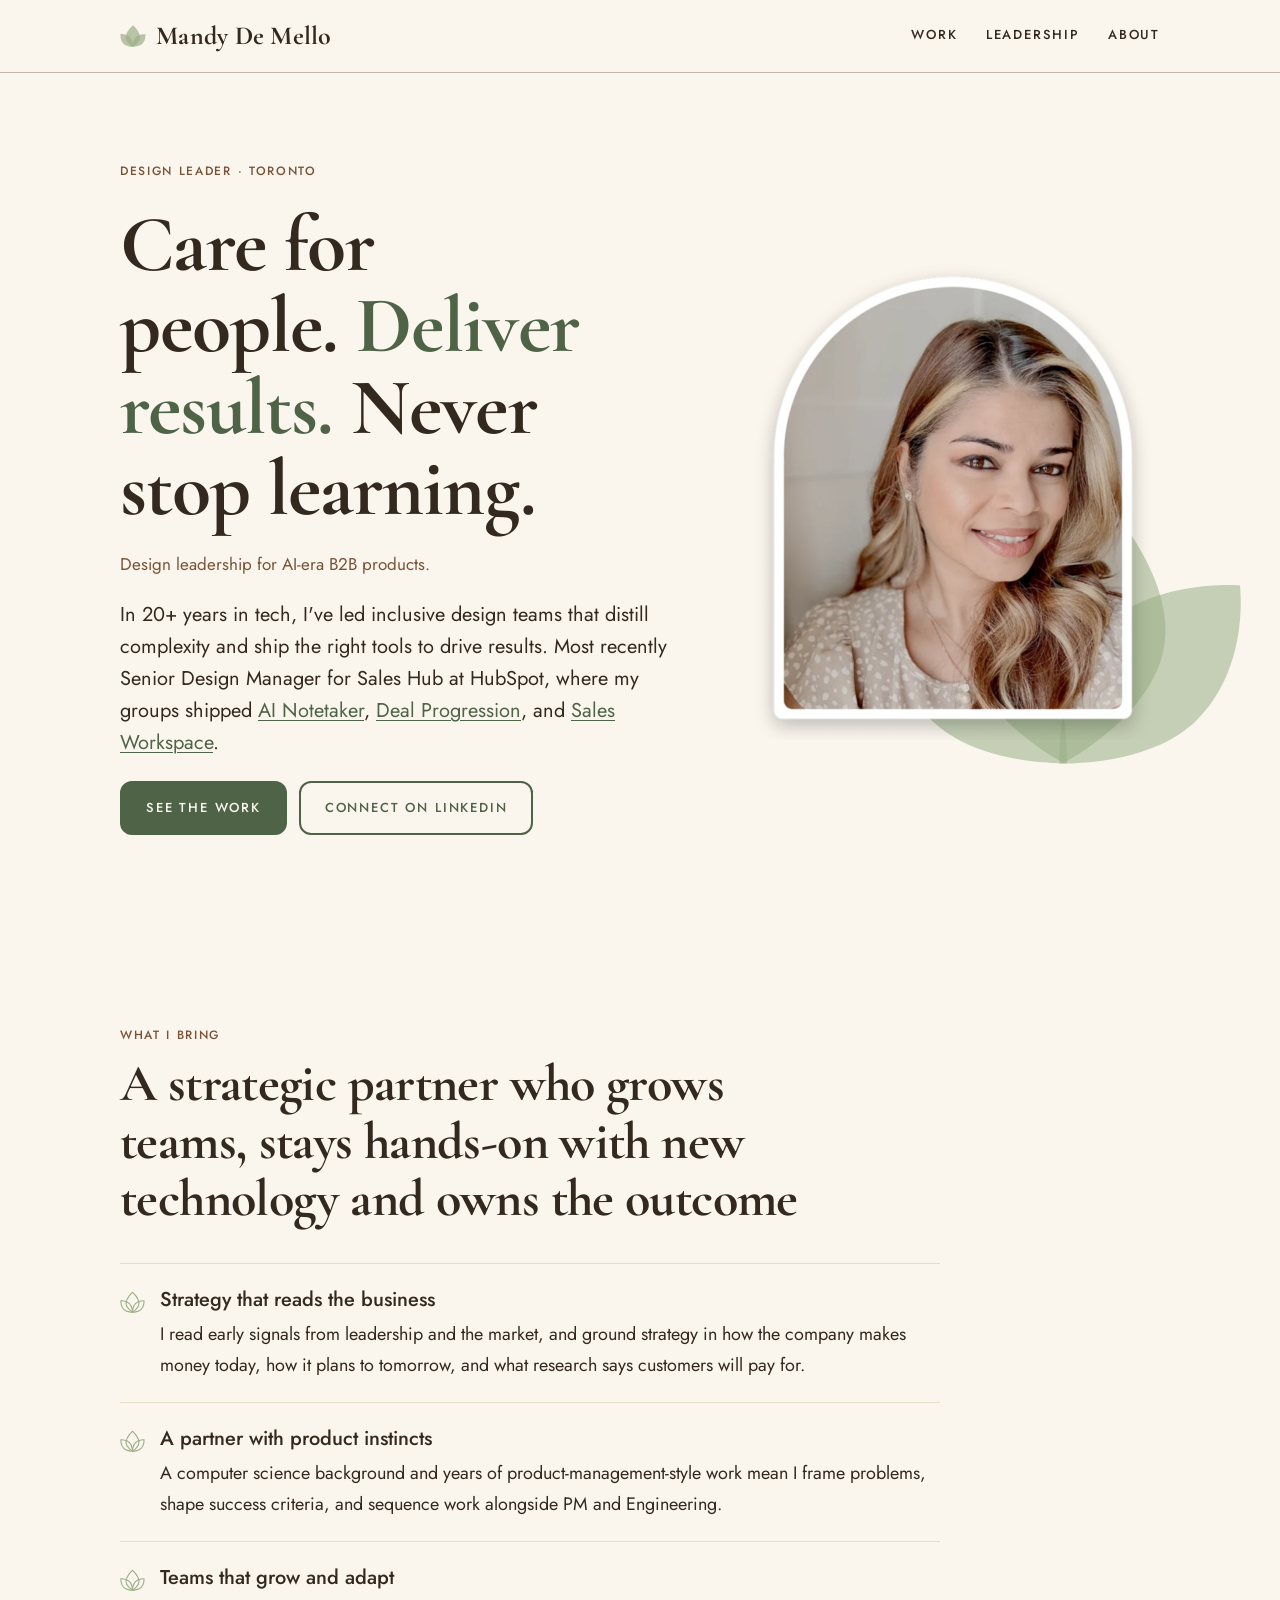
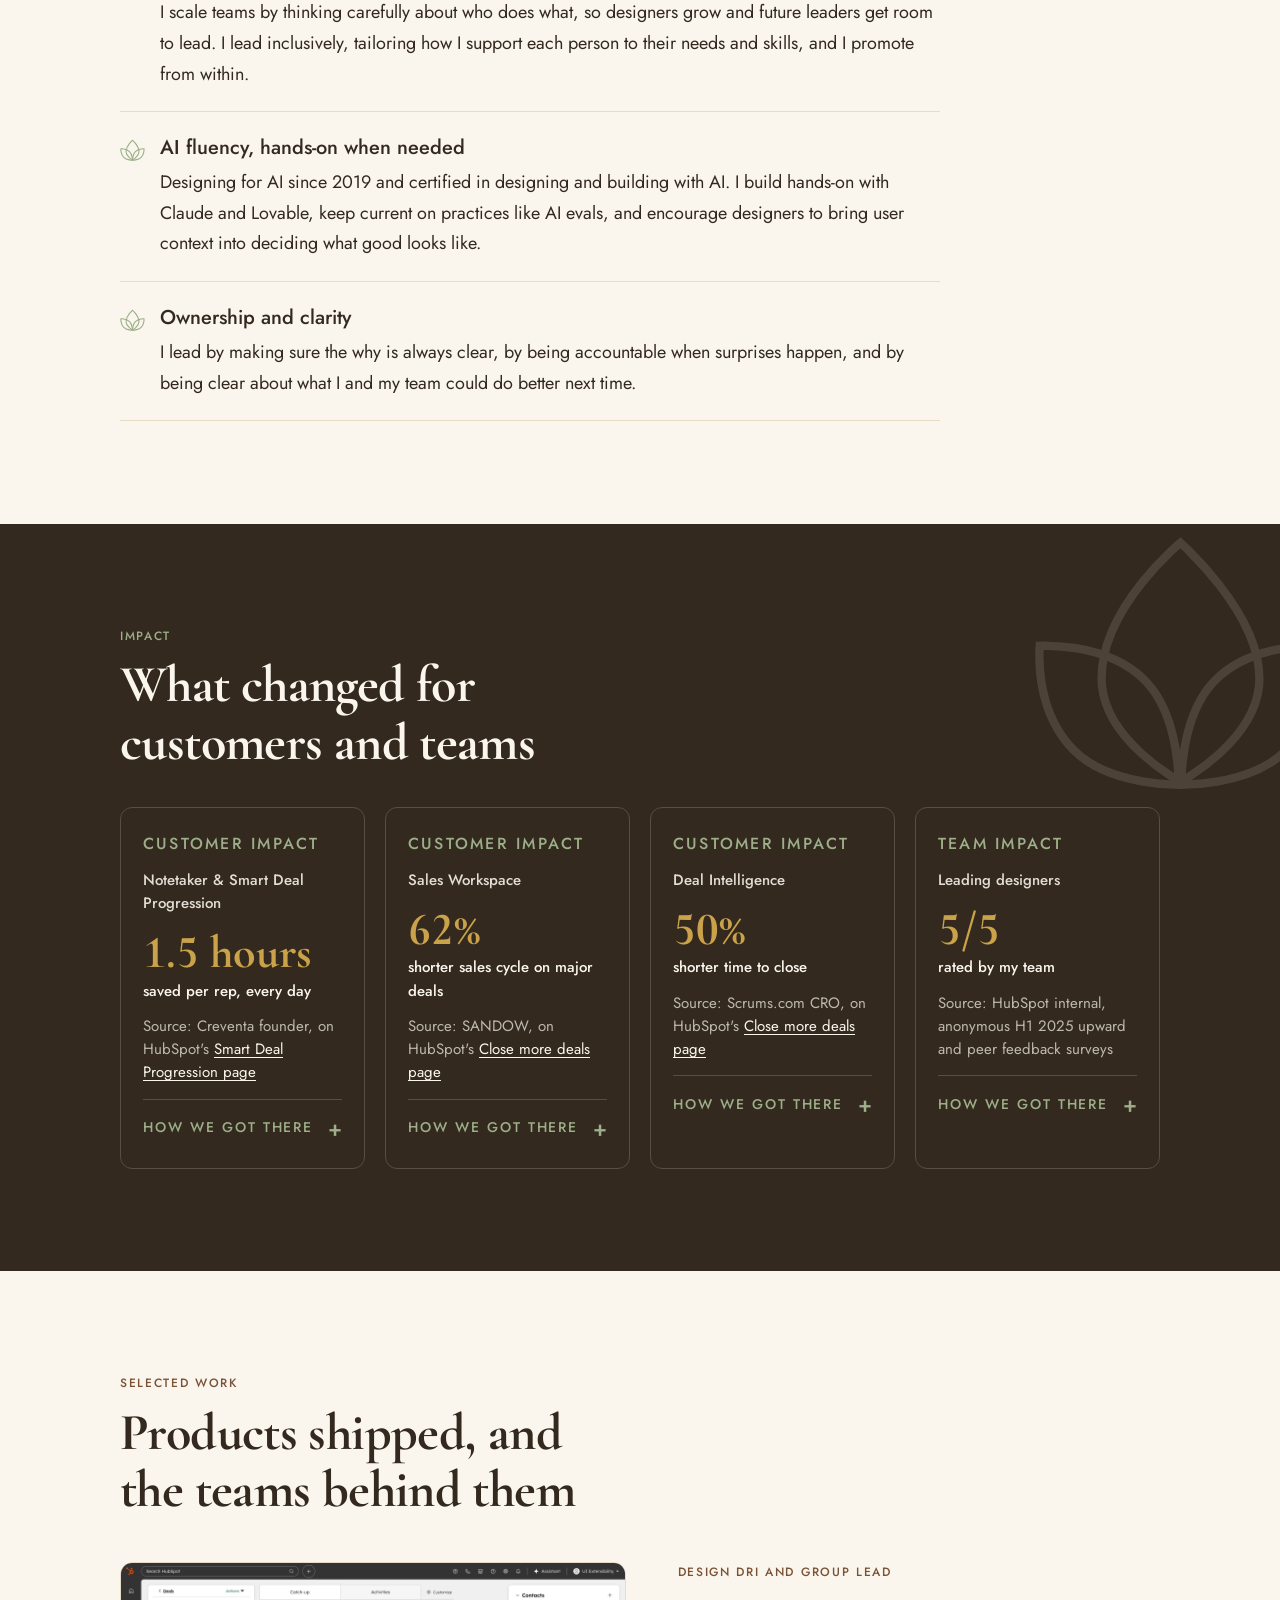
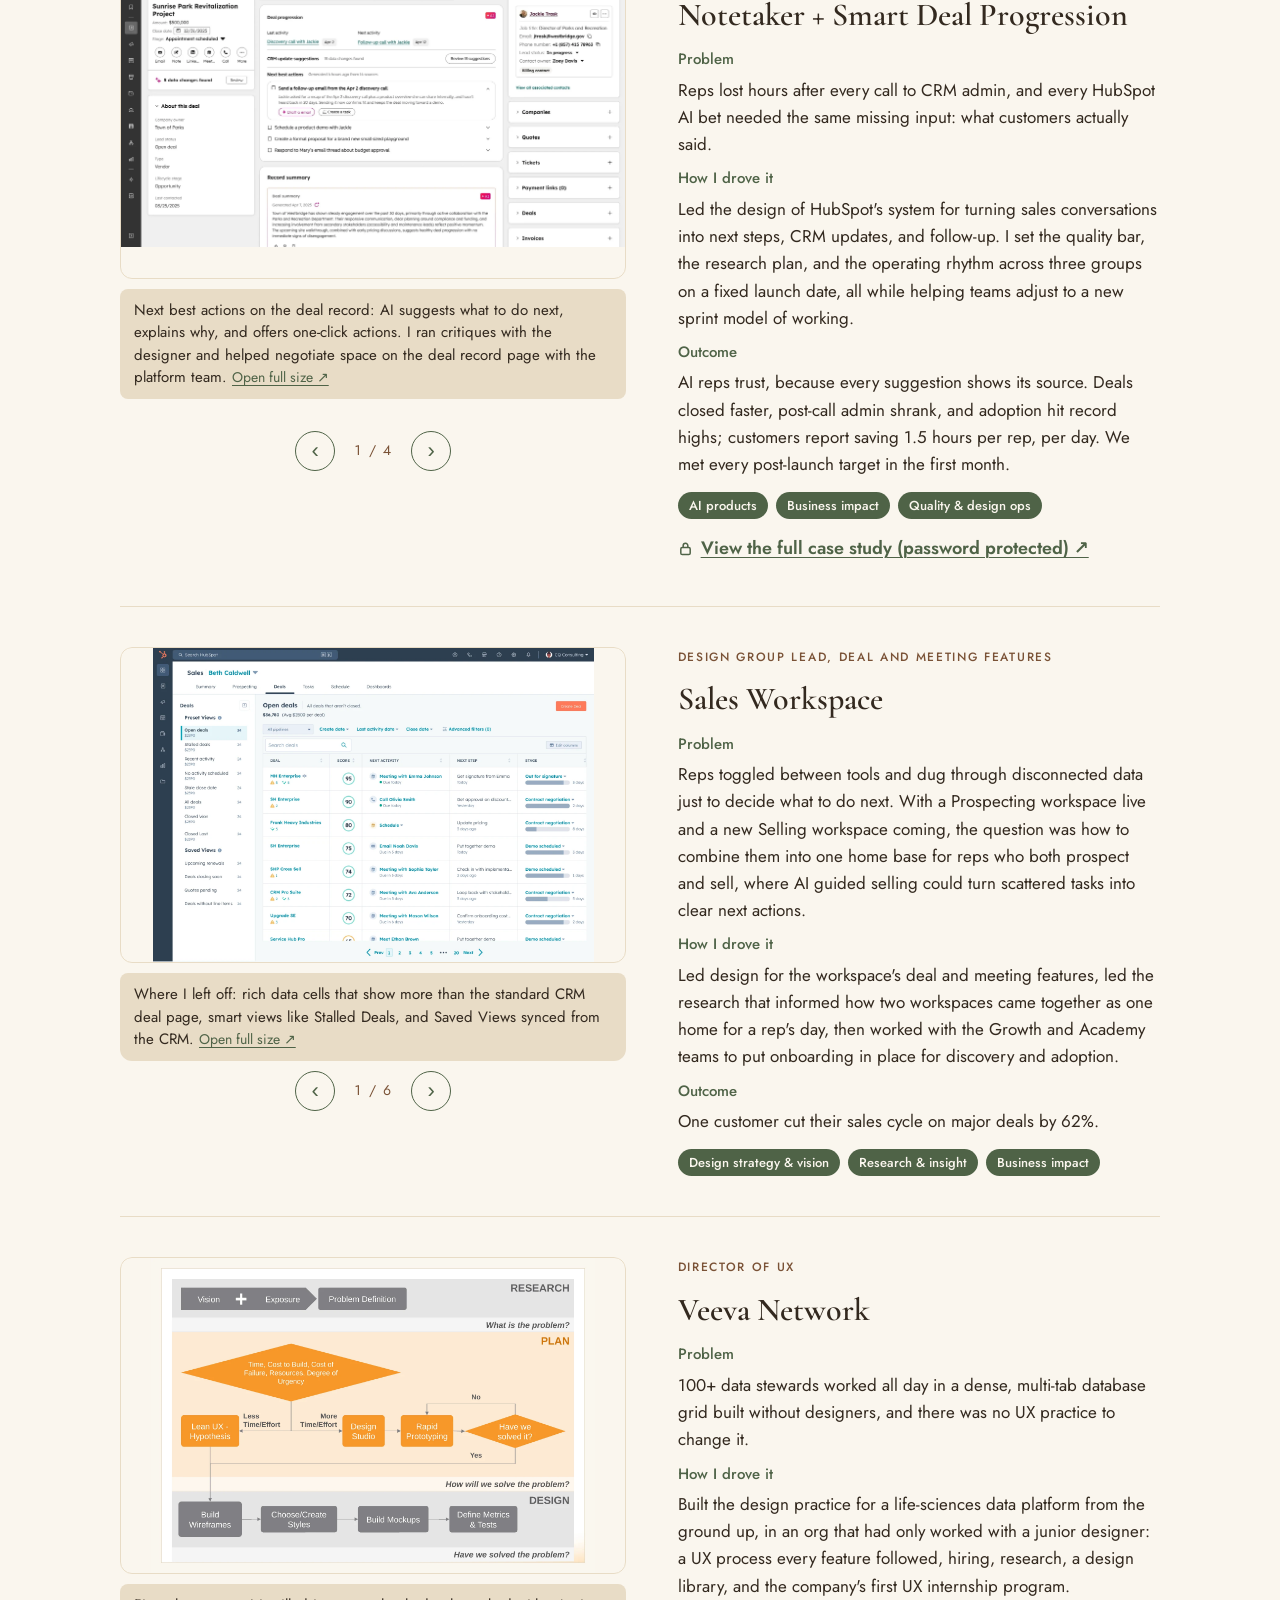
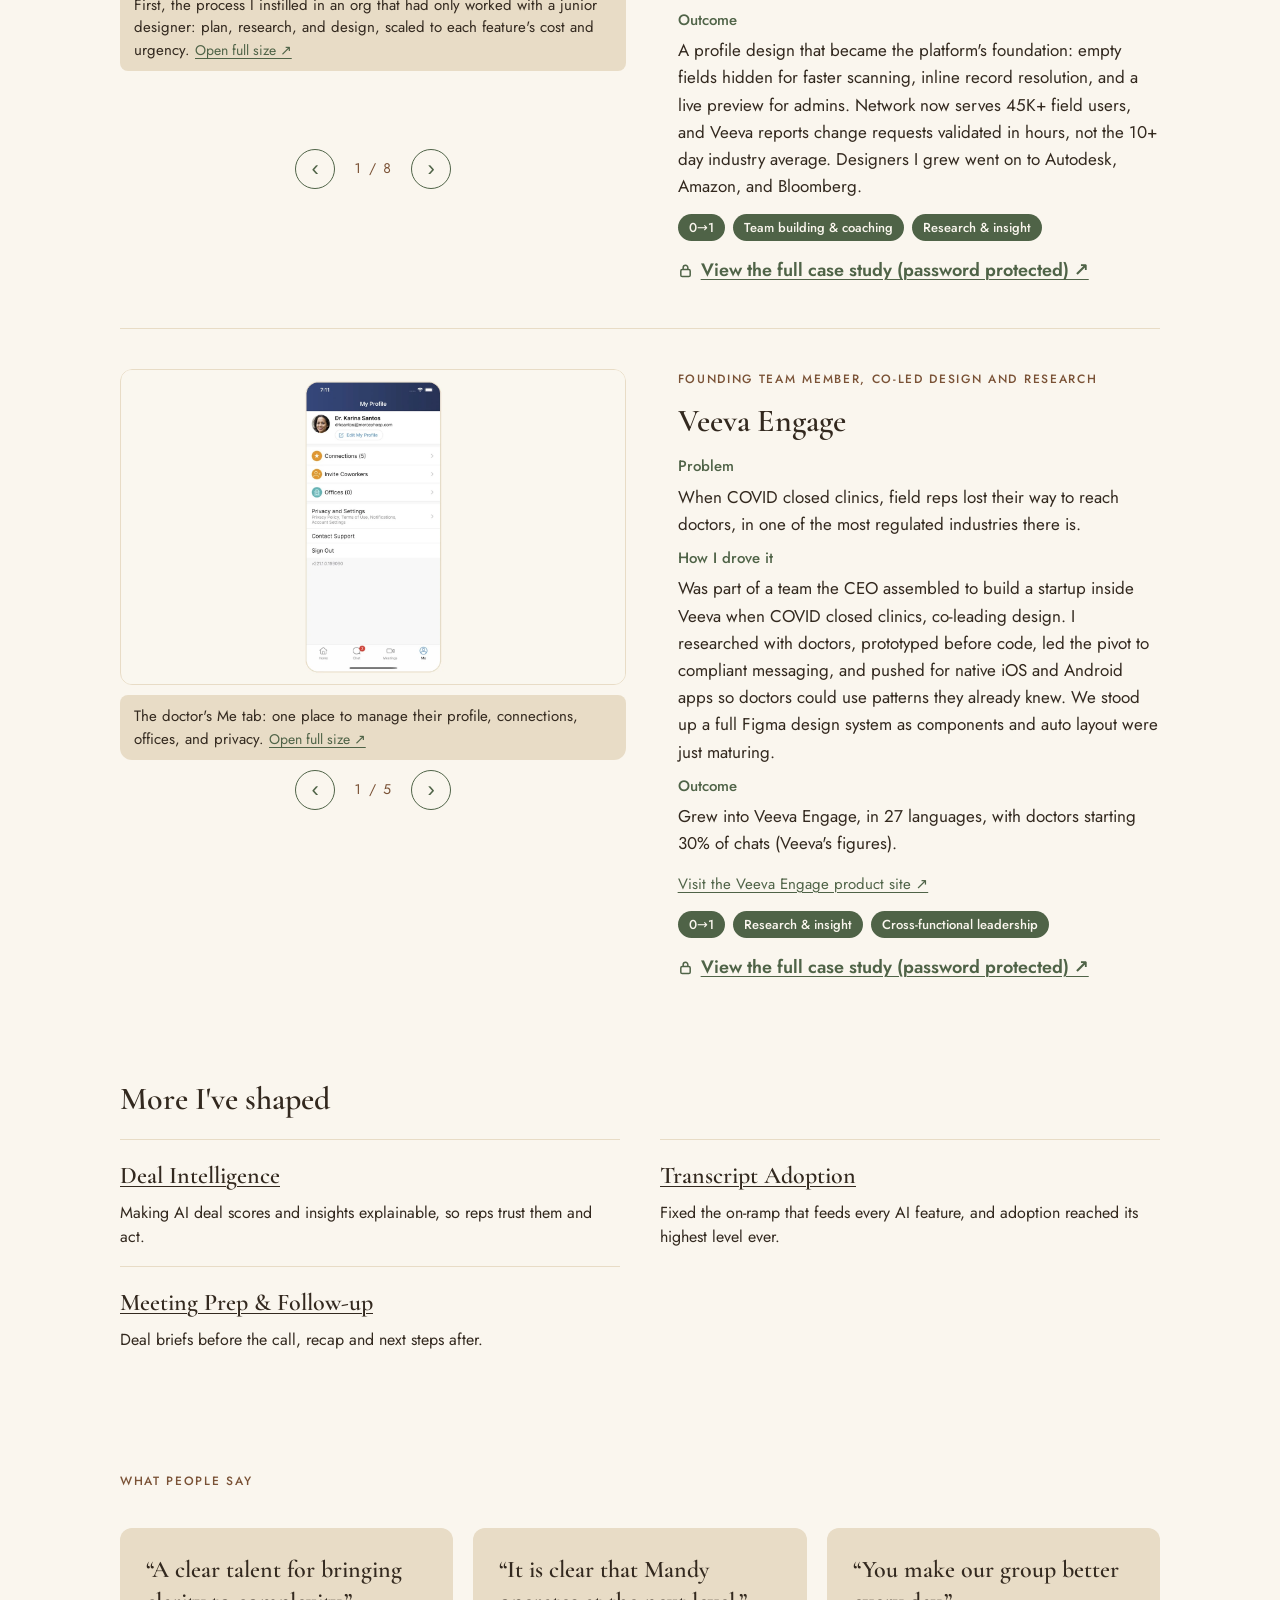
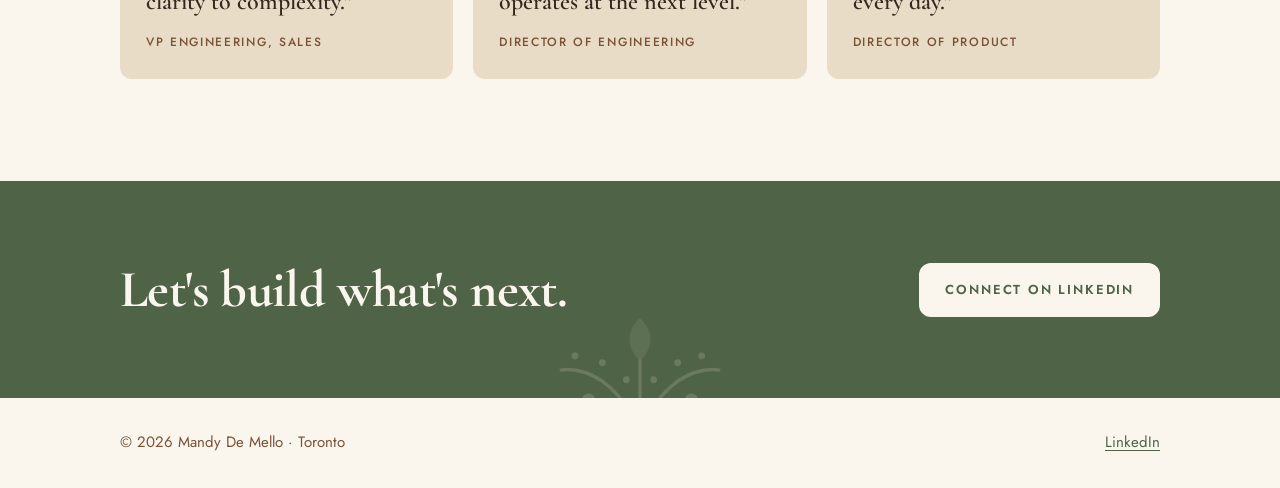
==== mandydemelloportfolio/index.html @ 6fbf7c70 "First upload of portfolio initial upload of personal portfolio" ====
<!doctype html>
<html lang="en">
<head>
<meta charset="utf-8">
<meta name="viewport" content="width=device-width, initial-scale=1, viewport-fit=cover">
<title>Mandy De Mello</title>
<meta name="description" content="Design leader in Toronto. Care for people. Deliver results. Never stop learning.">
<link rel="preconnect" href="https://fonts.googleapis.com">
<link rel="preconnect" href="https://fonts.gstatic.com" crossorigin>
<link rel="stylesheet" href="https://fonts.googleapis.com/css2?family=Cormorant+Garamond:ital,wght@0,600;0,700;1,700&family=Jost:wght@400;500&display=swap">
<link rel="stylesheet" href="assets/css/site.css">
<link rel="icon" href="assets/img/motifs/logo-lotus.svg" type="image/svg+xml">
</head>
<body>
<header class="site-header">
  <div class="wrap">
    <a class="brand" href="index.html">Mandy De Mello</a>
    <nav class="nav" aria-label="Main">
      <a href="work.html">Work</a>
      <a href="leadership.html">Leadership</a>
      <a href="about.html">About</a>
    </nav>
  </div>
</header>

<main>
<section class="hero">
  <div class="wrap">
    <div class="hero-copy">
      <p class="eyebrow">Design leader · Toronto</p>
      <h1 class="display">Care for people. <em>Deliver results.</em> Never stop learning.</h1>
      <p class="offer">Design leadership for AI-era B2B products.</p>
      <p class="lede">In 20+ years in tech, I've led inclusive design teams that distill complexity and ship the right tools to drive results. Most recently Senior Design Manager for Sales Hub at HubSpot, where my groups shipped <a href="https://www.hubspot.com/products/sales/ai-notetaker" target="_blank" rel="noopener">AI Notetaker</a>, <a href="https://www.hubspot.com/products/sales/deal-progression" target="_blank" rel="noopener">Deal Progression</a>, and <a href="https://www.hubspot.com/company-news/spring-2025-spotlight-workspaces" target="_blank" rel="noopener">Sales Workspace</a>.</p>
      <div class="btns">
        <a class="btn btn-primary" href="work.html">See the work</a>
        <a class="btn btn-secondary" href="https://www.linkedin.com/in/amandademello" target="_blank" rel="noopener">Connect on LinkedIn</a>
      </div>
    </div>
    <div class="portrait"><img src="assets/img/mandy-arch.webp" width="600" height="727" alt="Portrait of Mandy De Mello, smiling, framed in an arch"></div>
  </div>
</section>


<section class="section">
  <div class="wrap">
    <div class="section-head"><p class="eyebrow">What I bring</p><h2 class="h1">A strategic partner who grows teams, stays hands-on with new technology and owns the outcome</h2></div>
    <ul role="list" class="bring-list">
      <li><h3 class="h3">Strategy that reads the business</h3><p>I read early signals from leadership and the market, and ground strategy in how the company makes money today, how it plans to tomorrow, and what research says customers will pay for.</p></li>
      <li><h3 class="h3">A partner with product instincts</h3><p>A computer science background and years of product-management-style work mean I frame problems, shape success criteria, and sequence work alongside PM and Engineering.</p></li>
      <li><h3 class="h3">Teams that grow and adapt</h3><p>I scale teams by thinking carefully about who does what, so designers grow and future leaders get room to lead. I lead inclusively, tailoring how I support each person to their needs and skills, and I promote from within.</p></li>
      <li><h3 class="h3">AI fluency, hands-on when needed</h3><p>Designing for AI since 2019 and certified in designing and building with AI. I build hands-on with Claude and Lovable, keep current on practices like AI evals, and encourage designers to bring user context into deciding what good looks like.</p></li>
      <li><h3 class="h3">Ownership and clarity</h3><p>I lead by making sure the why is always clear, by being accountable when surprises happen, and by being clear about what I and my team could do better next time.</p></li>
    </ul>
  </div>
</section>

<section class="band" aria-labelledby="impact-title">
  <div class="wrap">
    <div class="section-head"><p class="eyebrow">Impact</p><h2 class="h1" id="impact-title" style="color:var(--creme)">What changed for customers and teams</h2></div>
    <div class="impact">
<article class="impact-card">
  <p class="eyebrow">Customer impact</p>
  <p class="product">Notetaker &amp; Smart Deal Progression</p>
  <div><p class="num">1.5 hours</p><p class="unit">saved per rep, every day</p></div>
  <p class="source">Source: Creventa founder, on HubSpot's <a href="https://www.hubspot.com/products/sales/smart-deal-progression">Smart Deal Progression page</a></p>
  <details class="more"><summary>How we got there</summary><p>The groups I led designed the experience that turns each meeting into next steps and CRM updates, so reps skip the post-meeting admin.</p></details>
</article>
<article class="impact-card">
  <p class="eyebrow">Customer impact</p>
  <p class="product">Sales Workspace</p>
  <div><p class="num">62%</p><p class="unit">shorter sales cycle on major deals</p></div>
  <p class="source">Source: SANDOW, on HubSpot's <a href="https://www.hubspot.com/use-case/close-more-deals">Close more deals page</a></p>
  <details class="more"><summary>How we got there</summary><p>One home for a rep&#x27;s day, with deal context and full customer history in one place. One customer closed a $375K deal in 3 months instead of the usual 8.</p></details>
</article>
<article class="impact-card">
  <p class="eyebrow">Customer impact</p>
  <p class="product">Deal Intelligence</p>
  <div><p class="num">50%</p><p class="unit">shorter time to close</p></div>
  <p class="source">Source: Scrums.com CRO, on HubSpot's <a href="https://www.hubspot.com/use-case/close-more-deals">Close more deals page</a></p>
  <details class="more"><summary>How we got there</summary><p>Explainable AI deal scores let reps filter their deal board to the highest-priority deals first.</p></details>
</article>
<article class="impact-card">
  <p class="eyebrow">Team impact</p>
  <p class="product">Leading designers</p>
  <div><p class="num">5/5</p><p class="unit">rated by my team</p></div>
  <p class="source">Source: HubSpot internal, anonymous H1 2025 upward and peer feedback surveys</p>
  <details class="more"><summary>How we got there</summary><p>In H1 2025 upward feedback, my team rated me 5 out of 5 on driving high-quality UX and a high-quality product experience. Across Sales Hub, the designers I led had the highest average peer-feedback score of any leader&#x27;s reports, including engineering and product.</p></details>
</article>
    </div>
  </div>
</section>

<section class="section">
  <div class="wrap">
    <div class="section-head"><p class="eyebrow">Selected work</p><h2 class="h1">Products shipped, and the teams behind them</h2></div>
    <div class="tiles">
<article class="tile" id="notetaker-deal-progression" data-tags="AI products|Business impact|Quality &amp; design ops|Cross-functional leadership">
  <div class="tile-media"><div class="carousel" role="region" aria-roledescription="carousel" aria-label="Notetaker + Smart Deal Progression screens">
  <ul role="list" class="track" tabindex="0"><li class="slide" aria-roledescription="slide" aria-label="1 of 4"><figure><img class="shot " src="assets/img/nt-nba.webp" width="2060" height="1158" alt="Deal record with Deal progression card and next best actions" loading="lazy"><figcaption>Next best actions on the deal record: AI suggests what to do next, explains why, and offers one-click actions. I ran critiques with the designer and helped negotiate space on the deal record page with the platform team.</figcaption></figure></li><li class="slide" aria-roledescription="slide" aria-label="2 of 4"><figure><img class="shot " src="assets/img/notetaker-deal-progression-decision-1.webp" width="1443" height="1564" alt="Meeting follow-up page with next actions and CRM update suggestions" loading="lazy"><figcaption>The meeting follow-up page: after a call or meeting, reps get the next actions captured from the transcript, each attributed to its owner (the rep or another attendee), turn them into tasks in one click, and approve suggested CRM updates in one click.</figcaption></figure></li><li class="slide" aria-roledescription="slide" aria-label="3 of 4"><figure><img class="shot " src="assets/img/nt-deal-plan.webp" width="2060" height="1158" alt="Deal record with a Deal plan of shared milestones, due dates, and owners" loading="lazy"><figcaption>Deal Plans keep reps and buyers aligned on milestones shared through a customer portal, and milestones can be updated after each conversation. I shaped it through critique and by influencing the team building the customer portal, and made sure update patterns matched meeting follow-up and the Gmail extension. <a href="https://www.hubspot.com/products/sales/deal-plans" target="_blank" rel="noopener">Learn more ↗</a></figcaption></figure></li><li class="slide" aria-roledescription="slide" aria-label="4 of 4"><figure><img class="shot " src="assets/img/nt-gmail-deal.webp" width="248" height="400" alt="HubSpot Sales extension in Gmail showing deal context beside a blurred inbox" loading="lazy"><figcaption>Deal context in Gmail, part of Deal Progression: the HubSpot Sales extension brings the deal, its AI summary, and its updates into the inbox, with the same update patterns reps use everywhere else.</figcaption></figure></li></ul>
  <div class="car-nav"><button type="button" class="car-prev" aria-label="Previous screen">‹</button><span class="car-count" aria-live="polite">1 / 4</span><button type="button" class="car-next" aria-label="Next screen">›</button></div>
</div></div>
  <div class="tile-body">
    <p class="role">Design DRI and group lead</p>
    <h3 class="tile-title">Notetaker + Smart Deal Progression</h3>
    <dl class="pho">
      <div><dt>Problem</dt><dd>Reps lost hours after every call to CRM admin, and every HubSpot AI bet needed the same missing input: what customers actually said.</dd></div>
      <div><dt>How I drove it</dt><dd>Led the design of HubSpot&#x27;s system for turning sales conversations into next steps, CRM updates, and follow-up. I set the quality bar, the research plan, and the operating rhythm across three groups on a fixed launch date, all while helping teams adjust to a new sprint model of working.</dd></div>
      <div><dt>Outcome</dt><dd>AI reps trust, because every suggestion shows its source. Deals closed faster, post-call admin shrank, and adoption hit record highs; customers report saving 1.5 hours per rep, per day. We met every post-launch target in the first month.</dd></div>
    </dl>
    
    <ul role="list" class="tags" aria-label="Tags"><li class="tag">AI products</li><li class="tag">Business impact</li><li class="tag">Quality &amp; design ops</li></ul>
    <p><a class="lock-link" href="https://www.figma.com/proto/1HovT7goziRc1Y405PjQwh/Portfolio-Case-Studies?node-id=1-119&p=f&scaling=min-zoom&content-scaling=fixed&page-id=0%3A1&starting-point-node-id=1%3A119&show-proto-sidebar=1" target="_blank" rel="noopener"><svg viewBox="0 0 16 16" aria-hidden="true"><rect x="3" y="7" width="10" height="7.5" rx="1.5" fill="none" stroke="currentColor" stroke-width="1.6"/><path d="M5.5 7V5a2.5 2.5 0 0 1 5 0v2" fill="none" stroke="currentColor" stroke-width="1.6"/></svg>View the full case study (password protected) ↗</a></p>
  </div>
</article>
<article class="tile" id="sales-workspace" data-tags="Design strategy &amp; vision|Research &amp; insight|Business impact|Cross-functional leadership">
  <div class="tile-media"><div class="carousel" role="region" aria-roledescription="carousel" aria-label="Sales Workspace screens">
  <ul role="list" class="track" tabindex="0"><li class="slide" aria-roledescription="slide" aria-label="1 of 6"><figure><img class="shot " src="assets/img/sw-slide-1.webp" width="1440" height="1026" alt="Sales Workspace Deals tab" loading="lazy"><figcaption>Where I left off: rich data cells that show more than the standard CRM deal page, smart views like Stalled Deals, and Saved Views synced from the CRM.</figcaption></figure></li><li class="slide" aria-roledescription="slide" aria-label="2 of 6"><figure><img class="shot " src="assets/img/sw-slide-3.webp" width="1446" height="1026" alt="Expanded deal sidebar with Guided Actions, Deal Insights, and Deal Score" loading="lazy"><figcaption>The expanded deal sidebar, with more context than the CRM record shows: Guided Actions for what to do next, Deal Insights like risks and buyer goals, and an explainable Deal Score.</figcaption></figure></li><li class="slide" aria-roledescription="slide" aria-label="3 of 6"><figure><img class="shot " src="assets/img/sw-slide-4.webp" width="1280" height="813" alt="The original Prospecting workspace" loading="lazy"><figcaption>Where I started: a separate Prospecting workspace already existed.</figcaption></figure></li><li class="slide" aria-roledescription="slide" aria-label="4 of 6"><figure><img class="shot " src="assets/img/sw-slide-5.webp" width="1440" height="1024" alt="Concept test: Prospecting workspace" loading="lazy"><figcaption>A concept test I created and ran to explore how best to combine the workspaces, if at all. This screen shows the Prospecting side.</figcaption></figure></li><li class="slide" aria-roledescription="slide" aria-label="5 of 6"><figure><img class="shot " src="assets/img/sw-slide-6.webp" width="1440" height="1024" alt="Concept test: Selling workspace summary" loading="lazy"><figcaption>Another screen from the concept test: a matching Selling workspace summary.</figcaption></figure></li><li class="slide" aria-roledescription="slide" aria-label="6 of 6"><figure><img class="shot " src="assets/img/sw-slide-7.webp" width="1440" height="1024" alt="Concept test: Selling workspace deals" loading="lazy"><figcaption>The concept test&#x27;s Selling workspace Deals view.</figcaption></figure></li></ul>
  <div class="car-nav"><button type="button" class="car-prev" aria-label="Previous screen">‹</button><span class="car-count" aria-live="polite">1 / 6</span><button type="button" class="car-next" aria-label="Next screen">›</button></div>
</div></div>
  <div class="tile-body">
    <p class="role">Design group lead, deal and meeting features</p>
    <h3 class="tile-title">Sales Workspace</h3>
    <dl class="pho">
      <div><dt>Problem</dt><dd>Reps toggled between tools and dug through disconnected data just to decide what to do next. With a Prospecting workspace live and a new Selling workspace coming, the question was how to combine them into one home base for reps who both prospect and sell, where AI guided selling could turn scattered tasks into clear next actions.</dd></div>
      <div><dt>How I drove it</dt><dd>Led design for the workspace&#x27;s deal and meeting features, led the research that informed how two workspaces came together as one home for a rep&#x27;s day, then worked with the Growth and Academy teams to put onboarding in place for discovery and adoption.</dd></div>
      <div><dt>Outcome</dt><dd>One customer cut their sales cycle on major deals by 62%.</dd></div>
    </dl>
    
    <ul role="list" class="tags" aria-label="Tags"><li class="tag">Design strategy &amp; vision</li><li class="tag">Research &amp; insight</li><li class="tag">Business impact</li></ul>
    
  </div>
</article>
<article class="tile" id="veeva-network" data-tags="0→1|Team building &amp; coaching|Research &amp; insight|Quality &amp; design ops">
  <div class="tile-media"><div class="carousel" role="region" aria-roledescription="carousel" aria-label="Veeva Network screens">
  <ul role="list" class="track" tabindex="0"><li class="slide" aria-roledescription="slide" aria-label="1 of 8"><figure><img class="shot " src="assets/img/vn-slide-4.webp" width="1680" height="1190" alt="Slide: the UX process diagram" loading="lazy"><figcaption>First, the process I instilled in an org that had only worked with a junior designer: plan, research, and design, scaled to each feature&#x27;s cost and urgency.</figcaption></figure></li><li class="slide" aria-roledescription="slide" aria-label="2 of 8"><figure><img class="shot " src="assets/img/vn-slide-5.webp" width="2600" height="1833" alt="Slides: Kickoff, UX plan, design studio, usability testing" loading="lazy"><figcaption>Then I explained UX to the org through clear steps for every feature, each with an owner, purpose, and format: kickoff, an agreed UX plan, design studios, reviews, and usability testing.</figcaption></figure></li><li class="slide" aria-roledescription="slide" aria-label="3 of 8"><figure><img class="shot " src="assets/img/vn-before.webp" width="1182" height="739" alt="Veeva Network HCP profile before the redesign" loading="lazy"><figcaption>Then, coaching each designer through each feature. HCP profile, before: a junior designer had started this redesign before I joined. I coached the designer to understand the problem first, through a heuristic evaluation and research with data stewards, which found too much scrolling, hard-to-find data, and constant jumping between pages. (Record details blurred.)</figcaption></figure></li><li class="slide" aria-roledescription="slide" aria-label="4 of 8"><figure><img class="shot " src="assets/img/vn-early.webp" width="2128" height="1330" alt="Early attempt at the new HCP profile" loading="lazy"><figcaption>An early attempt, prototyped in Axure, aligned fields and labels for key information. Testing showed it still wasn&#x27;t scannable enough, so I coached the designer to keep testing and refining.</figcaption></figure></li><li class="slide" aria-roledescription="slide" aria-label="5 of 8"><figure><img class="shot " src="assets/img/vn-final.webp" width="1766" height="1104" alt="Final new HCP profile in Veeva Network" loading="lazy"><figcaption>The new profile: clearer navigation, aligned fields and labels, larger type, key information up top, and helper panels on the right. Stewards worked faster, with less training and fewer errors, and the designer grew from junior to intermediate along the way.</figcaption></figure></li><li class="slide" aria-roledescription="slide" aria-label="6 of 8"><figure><img class="shot " src="assets/img/vn-ss-before.webp" width="2128" height="1330" alt="Source Subscription admin UI before" loading="lazy"><figcaption>Source Subscription, before: an admin UI for loading data so complex that customers paid consultants to run it.</figcaption></figure></li><li class="slide" aria-roledescription="slide" aria-label="7 of 8"><figure><img class="shot " src="assets/img/vn-ss-wizard.webp" width="1469" height="918" alt="Source Subscription Wizard Mode" loading="lazy"><figcaption>Wizard Mode, shaped by interviews on admins&#x27; most common tasks. I worked with a senior designer to translate complex business requirements and gather research for them, and critiqued the visual design along the way. The result: an immediate drop in time from training to first successful use, and now used often.</figcaption></figure></li><li class="slide" aria-roledescription="slide" aria-label="8 of 8"><figure><img class="shot " src="assets/img/vn-query.webp" width="1227" height="767" alt="Query Builder SQL editor in Veeva Network" loading="lazy"><figcaption>Query Builder, designed by an intern I coached: admins query data inside the product instead of exporting it to other tools. The intern was hired full time and the PM promoted.</figcaption></figure></li></ul>
  <div class="car-nav"><button type="button" class="car-prev" aria-label="Previous screen">‹</button><span class="car-count" aria-live="polite">1 / 8</span><button type="button" class="car-next" aria-label="Next screen">›</button></div>
</div></div>
  <div class="tile-body">
    <p class="role">Director of UX</p>
    <h3 class="tile-title">Veeva Network</h3>
    <dl class="pho">
      <div><dt>Problem</dt><dd>100+ data stewards worked all day in a dense, multi-tab database grid built without designers, and there was no UX practice to change it.</dd></div>
      <div><dt>How I drove it</dt><dd>Built the design practice for a life-sciences data platform from the ground up, in an org that had only worked with a junior designer: a UX process every feature followed, hiring, research, a design library, and the company&#x27;s first UX internship program.</dd></div>
      <div><dt>Outcome</dt><dd>A profile design that became the platform&#x27;s foundation: empty fields hidden for faster scanning, inline record resolution, and a live preview for admins. Network now serves 45K+ field users, and Veeva reports change requests validated in hours, not the 10+ day industry average. Designers I grew went on to Autodesk, Amazon, and Bloomberg.</dd></div>
    </dl>
    
    <ul role="list" class="tags" aria-label="Tags"><li class="tag">0→1</li><li class="tag">Team building &amp; coaching</li><li class="tag">Research &amp; insight</li></ul>
    <p><a class="lock-link" href="https://www.figma.com/proto/1HovT7goziRc1Y405PjQwh/Portfolio-Case-Studies?node-id=1-547&p=f&scaling=min-zoom&content-scaling=fixed&page-id=0%3A1&starting-point-node-id=1%3A547&show-proto-sidebar=1" target="_blank" rel="noopener"><svg viewBox="0 0 16 16" aria-hidden="true"><rect x="3" y="7" width="10" height="7.5" rx="1.5" fill="none" stroke="currentColor" stroke-width="1.6"/><path d="M5.5 7V5a2.5 2.5 0 0 1 5 0v2" fill="none" stroke="currentColor" stroke-width="1.6"/></svg>View the full case study (password protected) ↗</a></p>
  </div>
</article>
<article class="tile" id="veeva-engage" data-tags="0→1|Research &amp; insight|Cross-functional leadership|Design strategy &amp; vision">
  <div class="tile-media"><div class="carousel" role="region" aria-roledescription="carousel" aria-label="Veeva Engage screens">
  <ul role="list" class="track" tabindex="0"><li class="slide" aria-roledescription="slide" aria-label="1 of 5"><figure><img class="shot " src="assets/img/ve-slide-1.webp" width="1600" height="1000" alt="Veeva Engage Me tab for doctors" loading="lazy"><figcaption>The doctor&#x27;s Me tab: one place to manage their profile, connections, offices, and privacy.</figcaption></figure></li><li class="slide" aria-roledescription="slide" aria-label="2 of 5"><figure><img class="shot " src="assets/img/ve-slide-2.webp" width="1600" height="1000" alt="Veeva Engage connections list" loading="lazy"><figcaption>Connections: doctors see the reps and colleagues they&#x27;re connected to, with reps marked by a briefcase.</figcaption></figure></li><li class="slide" aria-roledescription="slide" aria-label="3 of 5"><figure><img class="shot " src="assets/img/ve-slide-3.webp" width="1600" height="1000" alt="A rep&#x27;s profile in Veeva Engage" loading="lazy"><figcaption>A rep&#x27;s profile shows the medications they cover, with chat, email, and a call one tap away.</figcaption></figure></li><li class="slide" aria-roledescription="slide" aria-label="4 of 5"><figure><img class="shot " src="assets/img/ve-slide-4.webp" width="1413" height="883" alt="A brand&#x27;s HCP resources with Send buttons" loading="lazy"><figcaption>A brand&#x27;s HCP resources, like brochures and spec sheets, that doctors can send on to colleagues in chat.</figcaption></figure></li><li class="slide" aria-roledescription="slide" aria-label="5 of 5"><figure><img class="shot " src="assets/img/ve-slide-5.webp" width="1012" height="632" alt="Email notification of a new Veeva Engage message" loading="lazy"><figcaption>HCPs receive email notifications from in-app messaging, part of the wider app ecosystem.</figcaption></figure></li></ul>
  <div class="car-nav"><button type="button" class="car-prev" aria-label="Previous screen">‹</button><span class="car-count" aria-live="polite">1 / 5</span><button type="button" class="car-next" aria-label="Next screen">›</button></div>
</div></div>
  <div class="tile-body">
    <p class="role">Founding team member, co-led design and research</p>
    <h3 class="tile-title">Veeva Engage</h3>
    <dl class="pho">
      <div><dt>Problem</dt><dd>When COVID closed clinics, field reps lost their way to reach doctors, in one of the most regulated industries there is.</dd></div>
      <div><dt>How I drove it</dt><dd>Was part of a team the CEO assembled to build a startup inside Veeva when COVID closed clinics, co-leading design. I researched with doctors, prototyped before code, led the pivot to compliant messaging, and pushed for native iOS and Android apps so doctors could use patterns they already knew. We stood up a full Figma design system as components and auto layout were just maturing.</dd></div>
      <div><dt>Outcome</dt><dd>Grew into Veeva Engage, in 27 languages, with doctors starting 30% of chats (Veeva&#x27;s figures).</dd></div>
    </dl>
    <p class="ext-link"><a href="https://veevaengage.com/" target="_blank" rel="noopener">Visit the Veeva Engage product site ↗</a></p>
    <ul role="list" class="tags" aria-label="Tags"><li class="tag">0→1</li><li class="tag">Research &amp; insight</li><li class="tag">Cross-functional leadership</li></ul>
    <p><a class="lock-link" href="https://www.figma.com/proto/1HovT7goziRc1Y405PjQwh/Portfolio-Case-Studies?node-id=1-393&p=f&scaling=min-zoom&content-scaling=fixed&page-id=0%3A1&starting-point-node-id=1%3A393&show-proto-sidebar=1" target="_blank" rel="noopener"><svg viewBox="0 0 16 16" aria-hidden="true"><rect x="3" y="7" width="10" height="7.5" rx="1.5" fill="none" stroke="currentColor" stroke-width="1.6"/><path d="M5.5 7V5a2.5 2.5 0 0 1 5 0v2" fill="none" stroke="currentColor" stroke-width="1.6"/></svg>View the full case study (password protected) ↗</a></p>
  </div>
</article>
    </div>
    <div class="section-head" style="margin-top:56px;margin-bottom:20px"><h2 class="h2">More I've shaped</h2></div>
    <ul role="list" class="more-list">
<li><a href="work.html#deal-intelligence">Deal Intelligence</a><span>Making AI deal scores and insights explainable, so reps trust them and act.</span></li>
<li><a href="work.html#transcript-adoption">Transcript Adoption</a><span>Fixed the on-ramp that feeds every AI feature, and adoption reached its highest level ever.</span></li>
<li><a href="work.html#meeting-prep">Meeting Prep & Follow-up</a><span>Deal briefs before the call, recap and next steps after.</span></li>
    </ul>
  </div>
</section>


<section class="section">
  <div class="wrap">
    <div class="section-head"><p class="eyebrow">What people say</p></div>
    <div class="quotes">
      <figure class="quote"><blockquote>“A clear talent for bringing clarity to complexity.”</blockquote><figcaption>VP Engineering, Sales</figcaption></figure>
      <figure class="quote"><blockquote>“It is clear that Mandy operates at the next level.”</blockquote><figcaption>Director of Engineering</figcaption></figure>
      <figure class="quote"><blockquote>“You make our group better every day.”</blockquote><figcaption>Director of Product</figcaption></figure>
    </div>
  </div>
</section>
</main>
<section class="contact" aria-labelledby="contact-title">
  <div class="wrap">
    <h2 class="h1" id="contact-title">Let's build what's next.</h2>
    <div class="links">
      <a class="btn btn-primary" href="https://www.linkedin.com/in/amandademello" target="_blank" rel="noopener">Connect on LinkedIn</a>
    </div>
  </div>
</section>
<footer class="site-footer">
  <div class="wrap">
    <span>© 2026 Mandy De Mello · Toronto</span>
    <span><a href="https://www.linkedin.com/in/amandademello" target="_blank" rel="noopener">LinkedIn</a></span>
  </div>
</footer>
<script>
document.querySelectorAll('.carousel').forEach(function (c) {
  c.querySelectorAll('figure').forEach(function (f) { var im = f.querySelector('img'), cap = f.querySelector('figcaption'); if (!im || !cap) return; var a = document.createElement('a'); a.href = im.getAttribute('src'); a.target = '_blank'; a.rel = 'noopener'; a.className = 'full'; a.textContent = 'Open full size ↗'; cap.appendChild(document.createTextNode(' ')); cap.appendChild(a); });
  var t = c.querySelector('.track'), n = t.children.length, out = c.querySelector('.car-count'), cur = 0, timer;
  function show() { out.textContent = (cur + 1) + ' / ' + n; }
  function go(i) { cur = (i + n) % n; show(); t.scrollTo({ left: cur * t.clientWidth, behavior: 'smooth' }); }
  c.querySelector('.car-prev').addEventListener('click', function () { go(cur - 1); });
  c.querySelector('.car-next').addEventListener('click', function () { go(cur + 1); });
  t.addEventListener('scroll', function () { clearTimeout(timer); timer = setTimeout(function () { cur = Math.round(t.scrollLeft / t.clientWidth); show(); }, 150); }, { passive: true });
  t.addEventListener('keydown', function (e) { if (e.key === 'ArrowRight') { e.preventDefault(); go(cur + 1); } if (e.key === 'ArrowLeft') { e.preventDefault(); go(cur - 1); } });
});
</script>
</body>
</html>
---- mandydemelloportfolio/assets/css/site.css ----
/* Layout concept: an editorial creme page with one espresso band per page; arch-and-disc motif from the brand kit; release-notes timeline. */
:root {
  --creme: #FAF6EE;
  --beige: #E8DCC6;
  --sage: #9CAF88;
  --sage-deep: #4F6347;
  --olive: #5C6630;
  --espresso: #33291F;
  --chestnut: #7A5236;
  --gold: #C9A24A;
  --warm-gray: #857B6E;
  --white: #FFFFFF;
  --placeholder: #D6D2CB;
  --placeholder-ink: #5E574E;
  --todo: #F3E3B5;

  --font-display: "Cormorant Garamond", "Cormorant", Garamond, Georgia, "Times New Roman", serif;
  --font-body: "Jost", "Futura", "Century Gothic", system-ui, -apple-system, "Segoe UI", sans-serif;
  --font-sans: "Jost", "Futura", "Century Gothic", system-ui, -apple-system, "Segoe UI", sans-serif;

  --radius-md: 12px;
  --radius-full: 999px;
  --wrap: 1120px;
  --gutter: clamp(16px, 4vw, 40px);
  --section: clamp(56px, 8vw, 104px);
  color-scheme: light;
}

*, *::before, *::after { box-sizing: border-box; }
html { -webkit-text-size-adjust: 100%; }
body {
  margin: 0;
  background: var(--creme);
  color: var(--espresso);
  font-family: var(--font-sans);
  font-size: 17px;
  line-height: 1.65;
  -webkit-font-smoothing: antialiased;
}
img { max-width: 100%; height: auto; display: block; }
a { color: var(--sage-deep); text-underline-offset: 3px; text-decoration-thickness: 1px; }
a:hover { color: var(--espresso); }
:focus-visible { outline: 3px solid var(--sage-deep); outline-offset: 3px; border-radius: 4px; }
h1, h2, h3, h4 { margin: 0; text-wrap: balance; }
p { margin: 0; }
ul, ol { margin: 0; padding: 0; }

main { overflow-x: clip; }
.wrap { max-width: var(--wrap); margin-inline: auto; padding-inline: var(--gutter); }
.section { padding-block: var(--section); }
.section + .section { padding-top: 0; }
.stack { display: grid; gap: 16px; }
.prose { max-width: 66ch; display: grid; gap: 16px; }

/* Type */
.display { font-family: var(--font-display); font-weight: 600; font-size: clamp(40px, 6.2vw, 68px); line-height: 1.04; letter-spacing: -0.015em; font-optical-sizing: auto; }
.h1 { font-family: var(--font-display); font-weight: 600; font-size: clamp(34px, 4.6vw, 48px); line-height: 1.1; letter-spacing: -0.01em; }
.h2 { font-family: var(--font-display); font-weight: 600; font-size: clamp(26px, 3.2vw, 32px); line-height: 1.2; }
.h3 { font-family: var(--font-sans); font-weight: 600; font-size: 20px; line-height: 1.4; }
.lede { font-size: clamp(18px, 1.6vw, 20px); line-height: 1.6; max-width: 60ch; }
.eyebrow { font-size: 12px; font-weight: 600; letter-spacing: 0.12em; text-transform: uppercase; color: var(--chestnut); }
.small { font-size: 14px; line-height: 1.5; }
.muted { color: var(--chestnut); }
.section-head { display: grid; gap: 10px; margin-bottom: 36px; max-width: 70ch; }

/* Header */
.site-header { background: var(--creme); border-bottom: 1px solid color-mix(in srgb, var(--beige) 80%, var(--espresso)); position: sticky; top: env(safe-area-inset-top, 0px); z-index: 10; }
.site-header .wrap { display: flex; align-items: center; justify-content: space-between; gap: 16px; flex-wrap: wrap; padding-block: 14px; }
.brand { font-family: var(--font-display); font-weight: 600; font-size: 21px; color: var(--espresso); text-decoration: none; display: inline-flex; align-items: center; gap: 10px; }
.brand::before { content: ""; width: 26px; height: 22px; background: url(../img/motifs/logo-lotus.svg) center / contain no-repeat; }
.nav { display: flex; gap: clamp(14px, 2.5vw, 28px); flex-wrap: wrap; }
.nav a { color: var(--espresso); text-decoration: none; font-weight: 500; font-size: 15px; padding-block: 4px; border-bottom: 2px solid transparent; }
.nav a:hover, .nav a[aria-current="page"] { border-bottom-color: var(--sage); }

/* Buttons */
.btns { display: flex; gap: 12px; flex-wrap: wrap; }
.btn { display: inline-flex; align-items: center; gap: 8px; padding: 12px 22px; border-radius: var(--radius-md); font-weight: 600; font-size: 16px; text-decoration: none; border: 2px solid var(--sage-deep); transition: background .15s, color .15s; }
.btn-primary { background: var(--sage-deep); color: var(--creme); }
.btn-primary:hover { background: var(--espresso); border-color: var(--espresso); color: var(--creme); }
.btn-secondary { background: transparent; color: var(--sage-deep); }
.btn-secondary:hover { background: var(--sage-deep); color: var(--creme); }

/* Hero */
.hero { padding-block: clamp(40px, 7vw, 88px); }
.hero .wrap { display: grid; grid-template-columns: 1.15fr 0.85fr; gap: clamp(32px, 5vw, 72px); align-items: center; }
.hero-copy { display: grid; gap: 22px; min-width: 0; }
.hero-copy .display em { font-style: italic; color: var(--sage-deep); font-weight: 500; }
.portrait { position: relative; justify-self: center; width: min(100%, 400px); }
.portrait::before { content: ""; position: absolute; width: 92%; aspect-ratio: 205 / 171; background: url(../img/motifs/lotus-strong.svg) center bottom / contain no-repeat; right: -24%; bottom: -5%; z-index: 0; }
.portrait img { position: relative; z-index: 1; }

/* Values row */
.values { display: grid; grid-template-columns: repeat(3, 1fr); gap: 16px; padding-block: 28px; border-block: 1px solid color-mix(in srgb, var(--beige) 70%, var(--espresso)); }
.value { display: flex; align-items: center; gap: 14px; font-family: var(--font-display); font-size: 19px; font-weight: 500; }
.value img { width: 44px; height: 44px; flex: none; }

/* Dark band */
.band { background: var(--espresso); color: var(--creme); padding-block: var(--section); position: relative; overflow: hidden; }
.band::after { content: ""; position: absolute; width: 300px; aspect-ratio: 36 / 41; right: -50px; top: -70px; background: url(../img/motifs/lotus-outline.svg) center / contain no-repeat; opacity: .14; pointer-events: none; }
.band > .wrap { position: relative; z-index: 1; }
.band .eyebrow { color: var(--sage); }
.band a { color: var(--creme); }
.impact { display: grid; grid-template-columns: repeat(4, 1fr); gap: 20px; }
.impact-card { background: var(--espresso); display: grid; align-content: start; gap: 12px; padding: 24px 22px; border: 1px solid color-mix(in srgb, var(--creme) 18%, var(--espresso)); border-radius: var(--radius-md); min-width: 0; }
.impact-card .product { font-weight: 600; font-size: 15px; }
.impact-card .num { font-family: var(--font-display); font-weight: 600; color: var(--gold); font-size: clamp(30px, 3vw, 38px); line-height: 1.1; font-variant-numeric: tabular-nums; }
.impact-card p { font-size: 15px; line-height: 1.55; color: color-mix(in srgb, var(--creme) 88%, var(--espresso)); }
.impact-card .unit { font-size: 15px; font-weight: 600; color: var(--creme); margin-top: 2px; }
.impact-card .source { font-size: 13px; color: color-mix(in srgb, var(--creme) 70%, var(--espresso)); }

/* Grids and cards */
.grid-2 { display: grid; grid-template-columns: repeat(2, 1fr); gap: 24px; }
.grid-3 { display: grid; grid-template-columns: repeat(3, 1fr); gap: 24px; }
.grid-4 { display: grid; grid-template-columns: repeat(4, 1fr); gap: 20px; }
.card { background: var(--white); border-radius: var(--radius-md); padding: 26px; display: grid; gap: 10px; align-content: start; min-width: 0; }
.card-beige { background: var(--beige); }
.bring { display: grid; gap: 8px; align-content: start; border-top: 4px solid var(--sage); }
.bring .dot { display: none; }
.bring h3 { font-size: 19px; }

/* Placeholders */
.ph { background: var(--placeholder); color: var(--placeholder-ink); border-radius: var(--radius-md); display: grid; place-items: center; text-align: center; padding: 16px; font-size: 13px; line-height: 1.4; aspect-ratio: 16 / 10; width: 100%; max-width: 100%; }
.ph strong { display: block; font-size: 14px; }
.ph code { font-size: 12px; opacity: .85; word-break: break-all; }
.ph.square { aspect-ratio: 1; }
.ph.tall { aspect-ratio: 4 / 5; }

/* Tiles */
.tiles { display: grid; grid-template-columns: repeat(2, 1fr); gap: 32px 28px; }
.tile { display: grid; gap: 14px; align-content: start; min-width: 0; }
.tile .role { font-size: 13px; font-weight: 600; letter-spacing: .08em; text-transform: uppercase; color: var(--chestnut); }
.tile h3 { font-family: var(--font-display); font-weight: 600; font-size: 26px; line-height: 1.2; }
.tile dl { margin: 0; display: grid; gap: 8px; }
.tile dt { font-size: 12px; font-weight: 600; letter-spacing: .1em; text-transform: uppercase; color: var(--olive); }
.tile dd { margin: 0 0 6px; font-size: 16px; line-height: 1.6; }
.tile .access { font-size: 13px; color: var(--chestnut); }
.lock-link { display: inline-flex; align-items: center; gap: 8px; font-weight: 600; }
.lock-link svg { width: 15px; height: 15px; flex: none; }

/* Tags */
.tags { display: flex; flex-wrap: wrap; gap: 8px; list-style: none; }
.tag { font-size: 13px; line-height: 1; padding: 7px 11px; border-radius: var(--radius-full); background: var(--sage-deep); color: var(--creme); font-weight: 500; }
.tag.ctx { background: transparent; color: var(--olive); border: 1px solid var(--olive); }

/* Filters */
.filters { display: flex; flex-wrap: wrap; gap: 8px; margin-bottom: 36px; }
.chip { font: inherit; font-size: 14px; padding: 8px 14px; border-radius: var(--radius-full); border: 1px solid var(--sage-deep); background: transparent; color: var(--sage-deep); cursor: pointer; }
.chip[aria-pressed="true"] { background: var(--sage-deep); color: var(--creme); }
.chip:hover { background: color-mix(in srgb, var(--sage) 30%, var(--creme)); }
.chip[aria-pressed="true"]:hover { background: var(--espresso); border-color: var(--espresso); }

/* More I've shaped */
.mini { display: grid; gap: 8px; padding: 22px; border-radius: var(--radius-md); background: var(--beige); text-decoration: none; color: var(--espresso); }
.mini strong { font-family: var(--font-display); font-size: 19px; font-weight: 600; }
.mini span { font-size: 15px; line-height: 1.55; }
.mini:hover { background: color-mix(in srgb, var(--sage) 45%, var(--beige)); color: var(--espresso); }

/* Release notes timeline */
.releases { display: grid; grid-template-columns: repeat(5, minmax(170px, 1fr)); gap: 16px; overflow-x: auto; padding-bottom: 12px; scrollbar-width: thin; scrollbar-color: var(--sage) transparent; scroll-snap-type: x mandatory; position: relative; }
.release { display: grid; grid-template-rows: auto 1fr; gap: 14px; scroll-snap-align: start; position: relative; }
.release .marker { position: relative; height: 34px; display: block; }
.release .marker::before { content: ""; position: absolute; left: -8px; right: -8px; top: calc(50% + 4px); height: 1px; background: color-mix(in srgb, var(--sage) 70%, var(--creme)); }
.release .marker::after { content: ""; position: absolute; left: 50%; transform: translateX(-50%); top: 0; width: 38px; height: 34px; background: var(--creme) url(../img/motifs/lotus-outline-sage.svg) center / 24px auto no-repeat; }
.release-card { text-align: center; background: var(--creme); border: 1px solid var(--beige); border-radius: var(--radius-md); padding: 16px 18px; display: grid; gap: 6px; align-content: start; height: 100%; }
.release .yrs { font-size: 12px; color: var(--chestnut); font-weight: 600; letter-spacing: .04em; font-variant-numeric: tabular-nums; }
.release h3 { font-size: 16px; line-height: 1.35; }
.release p { font-size: 14px; line-height: 1.55; }

/* Quotes */
.quotes { display: grid; grid-template-columns: repeat(3, 1fr); gap: 20px; }
.quote { background: var(--beige); border-radius: var(--radius-md); padding: 26px; display: grid; gap: 14px; align-content: space-between; margin: 0; }
.quote blockquote { margin: 0; font-family: var(--font-display); font-size: 21px; line-height: 1.4; font-weight: 500; }
.quote figcaption { font-size: 14px; color: var(--chestnut); font-weight: 600; }
.quote-wall { columns: 3 280px; column-gap: 20px; }
.quote-wall .quote { break-inside: avoid; margin-bottom: 20px; }

/* Contact band */
.contact { background: var(--sage-deep); color: var(--creme); padding-block: clamp(48px, 7vw, 80px); position: relative; overflow: hidden; }
.contact::after { content: ""; position: absolute; width: 240px; aspect-ratio: 70 / 40; left: 50%; transform: translateX(-50%); bottom: -40px; background: url(../img/motifs/full-flower.svg) center / contain no-repeat; opacity: .18; pointer-events: none; }
.contact > .wrap { position: relative; z-index: 1; }
.contact .wrap { display: flex; justify-content: space-between; align-items: center; gap: 24px; flex-wrap: wrap; }
.contact .h1 { color: var(--creme); }
.contact .links { display: flex; flex-wrap: wrap; gap: 12px 24px; align-items: center; }
.contact a { color: var(--creme); font-weight: 600; }
.contact .btn { border-color: var(--creme); }
.contact .btn-primary { background: var(--creme); color: var(--sage-deep); }
.contact .btn-primary:hover { background: var(--espresso); border-color: var(--espresso); color: var(--creme); }
.email { user-select: all; }

/* Footer */
.site-footer { padding-block: 32px; font-size: 14px; color: var(--chestnut); }
.site-footer .wrap { display: flex; justify-content: space-between; gap: 16px; flex-wrap: wrap; }

/* Leadership / About */
.principle { display: grid; gap: 10px; align-content: start; padding-top: 18px; border-top: 2px solid var(--sage); }
.principle .proof { font-size: 14px; color: var(--chestnut); }
.badges { display: grid; gap: 12px; }
.badge { display: flex; gap: 14px; align-items: center; background: var(--white); border-radius: var(--radius-md); padding: 16px 18px; }
.badge::before { content: ""; width: 34px; height: 39px; background: url(../img/motifs/lotus-outline-gold.svg) center / contain no-repeat; flex: none; }
.badge span { font-size: 15px; line-height: 1.4; }
.growth { list-style: none; display: grid; grid-template-columns: repeat(auto-fill, minmax(260px, 1fr)); gap: 16px; }
.growth li { background: var(--white); border-radius: var(--radius-md); padding: 18px 20px; font-size: 16px; line-height: 1.5; border-left: 0; }
.split { display: grid; grid-template-columns: 1fr 1fr; gap: clamp(28px, 5vw, 64px); align-items: start; }
.split > * { min-width: 0; }
.plain-list { list-style: none; display: grid; gap: 10px; }
.plain-list li { padding-left: 26px; position: relative; }
.plain-list li::before { content: ""; position: absolute; left: 0; top: .3em; width: 15px; height: 17px; background: url(../img/motifs/lotus-outline-sage.svg) center / contain no-repeat; }
.icon-line { display: flex; gap: 10px; align-items: center; flex-wrap: wrap; }

/* Case studies */
.cs-hero { padding-block: clamp(40px, 6vw, 72px) 32px; display: grid; gap: 20px; }
.crumb { font-size: 14px; }
.glance { display: grid; grid-template-columns: repeat(4, 1fr); gap: 0; border-block: 1px solid color-mix(in srgb, var(--beige) 60%, var(--espresso)); }
.glance div { padding: 18px 20px 18px 0; display: grid; gap: 4px; align-content: start; min-width: 0; }
.glance div + div { padding-left: 20px; border-left: 1px solid color-mix(in srgb, var(--beige) 60%, var(--espresso)); }
.glance dt { font-size: 12px; font-weight: 600; letter-spacing: .1em; text-transform: uppercase; color: var(--olive); }
.glance dd { margin: 0; font-size: 15px; line-height: 1.5; }
.beat { display: grid; gap: 18px; }
.beat-title { display: flex; align-items: baseline; gap: 14px; }
.beat-title .h2 { font-size: clamp(24px, 2.8vw, 30px); }
.owned { display: grid; grid-template-columns: 1fr 1fr; gap: 20px; }
.decisions { list-style: none; display: grid; gap: 40px; counter-reset: d; }
.decision { display: grid; grid-template-columns: 1.1fr 0.9fr; gap: 28px; align-items: start; counter-increment: d; }
.decision > * { min-width: 0; }
.decision h3 { font-family: var(--font-display); font-weight: 600; font-size: 22px; line-height: 1.3; display: flex; gap: 12px; }
.decision h3::before { content: counter(d); flex: none; width: 32px; height: 32px; border-radius: var(--radius-full); background: var(--sage); color: var(--espresso); font-family: var(--font-sans); font-size: 15px; display: grid; place-items: center; margin-top: 1px; }
.decision .tradeoff { font-size: 15px; color: var(--chestnut); }
.decision .tradeoff b { color: var(--espresso); }
.pipeline { list-style: none; display: grid; grid-template-columns: repeat(4, 1fr); gap: 12px; }
.pipeline li { background: var(--white); border-radius: var(--radius-md); padding: 18px; display: grid; gap: 6px; position: relative; }
.pipeline li strong { font-family: var(--font-display); font-size: 20px; }
.pipeline li span { font-size: 14px; line-height: 1.5; }
.pipeline li:not(:last-child)::after { content: "→"; position: absolute; right: -11px; top: 50%; transform: translateY(-50%); color: var(--sage-deep); font-weight: 700; z-index: 1; }
.changed { display: grid; grid-template-columns: 1fr 1fr; gap: 20px; }
.changed .card h3 { font-size: 13px; letter-spacing: .1em; text-transform: uppercase; color: var(--olive); }
.changed ul { list-style: none; display: grid; gap: 10px; }
.changed li { font-size: 16px; line-height: 1.5; padding-left: 18px; position: relative; }
.changed li::before { content: ""; position: absolute; left: 0; top: .4em; width: 8px; height: 14px; background: url(../img/motifs/leaf.svg) center / contain no-repeat; }
.pull { font-family: var(--font-display); font-size: clamp(22px, 2.4vw, 28px); line-height: 1.35; font-weight: 500; max-width: 40ch; margin: 0; padding-left: 22px; border-left: 3px solid var(--sage); }
.pull cite { display: block; margin-top: 10px; font-family: var(--font-sans); font-style: normal; font-size: 14px; color: var(--chestnut); font-weight: 600; }
.next { display: flex; justify-content: space-between; gap: 16px; flex-wrap: wrap; padding-block: 28px; border-top: 1px solid color-mix(in srgb, var(--beige) 60%, var(--espresso)); }
.confidential { background: var(--beige); font-size: 14px; padding-block: 10px; }
mark.todo { background: var(--todo); color: var(--espresso); padding: 0 4px; border-radius: 4px; }
.flowboard { border-radius: var(--radius-md); border: 1px solid var(--beige); max-height: 720px; overflow: auto; background: var(--white); }

.led { margin: 0; display: grid; grid-template-columns: repeat(2, 1fr); gap: 16px 28px; }
.led div { display: grid; gap: 4px; align-content: start; min-width: 0; }
.led dt { font-size: 12px; font-weight: 600; letter-spacing: .1em; text-transform: uppercase; color: var(--olive); }
.led dd { margin: 0; font-size: 15px; line-height: 1.55; }

.flower-rule { display: block; width: 70px; height: 40px; margin: 0 auto; background: url(../img/motifs/full-flower-ink.svg) center / contain no-repeat; }

.releases::-webkit-scrollbar { height: 6px; }
.releases::-webkit-scrollbar-track { background: transparent; }
.releases::-webkit-scrollbar-thumb { background: var(--sage); border-radius: var(--radius-full); }
.releases::-webkit-scrollbar-thumb:hover { background: var(--sage-deep); }

/* Responsive */
@media (max-width: 900px) {
  .hero .wrap, .split { grid-template-columns: 1fr; }
  .portrait { width: min(80%, 340px); }
  .impact, .grid-4 { grid-template-columns: repeat(2, 1fr); }
  .grid-3, .quotes { grid-template-columns: 1fr; }
  .decision { grid-template-columns: 1fr; }
  .glance { grid-template-columns: repeat(2, 1fr); }
  .glance div:nth-child(3) { border-left: 0; padding-left: 0; }
  .glance div:nth-child(n+3) { border-top: 1px solid color-mix(in srgb, var(--beige) 60%, var(--espresso)); }
  .pipeline { grid-template-columns: repeat(2, 1fr); }
  .pipeline li:nth-child(2)::after { display: none; }
}
@media (max-width: 640px) {
  .impact, .grid-2, .grid-4, .tiles, .owned, .changed, .values, .led { grid-template-columns: 1fr; }
  .glance { grid-template-columns: 1fr; }
  .glance div + div { border-left: 0; padding-left: 0; border-top: 1px solid color-mix(in srgb, var(--beige) 60%, var(--espresso)); }
  .pipeline { grid-template-columns: 1fr; }
  .pipeline li::after { display: none; }
  .site-header { position: static; }
}
@media (prefers-reduced-motion: reduce) { * { transition: none !important; scroll-behavior: auto !important; } }

/* Typography: classic, airy serifs (Cormorant Garamond headings, EB Garamond body, Inter only for small caps labels and controls) */
body { font-family: var(--font-body); font-size: 19px; line-height: 1.7; font-feature-settings: "kern", "liga"; font-variant-numeric: lining-nums; }
.display { font-weight: 500; font-size: clamp(46px, 7vw, 80px); line-height: 1.02; letter-spacing: -0.01em; }
.h1 { font-weight: 500; font-size: clamp(38px, 5vw, 56px); line-height: 1.08; letter-spacing: -0.005em; }
.h2 { font-weight: 500; font-size: clamp(30px, 3.4vw, 36px); line-height: 1.15; }
.h3, .bring h3, .release h3 { font-family: var(--font-body); font-weight: 500; letter-spacing: 0; }
.h3 { font-size: 22px; line-height: 1.35; }
.bring h3 { font-size: 22px; }
.release h3 { font-size: 19px; }
.lede { font-size: clamp(20px, 1.8vw, 22px); line-height: 1.6; }
.small { font-size: 16px; line-height: 1.55; }
.eyebrow, .tile .role, .tile dt, .led dt, .glance dt, .changed .card h3 { font-family: var(--font-sans); letter-spacing: .18em; }
.brand { font-size: 26px; font-weight: 600; letter-spacing: .01em; }
.nav a { font-family: var(--font-sans); font-size: 13px; text-transform: uppercase; letter-spacing: .14em; }
.btn { font-family: var(--font-sans); font-size: 13px; text-transform: uppercase; letter-spacing: .14em; padding: 14px 24px; }
.tag, .chip { font-family: var(--font-sans); }
.value { font-family: var(--font-body); font-size: 20px; }
.impact-card .num { font-size: clamp(38px, 3.6vw, 46px); font-weight: 600; }
.impact-card .unit { font-family: var(--font-body); font-size: 17px; }
.impact-card p { font-size: 16.5px; }
.impact-card .source { font-size: 14.5px; }
.tile h3 { font-weight: 600; font-size: 32px; }
.tile dd { font-size: 17.5px; }
.mini strong { font-family: var(--font-display); font-size: 24px; font-weight: 600; }
.mini span { font-size: 16.5px; }
.release p { font-size: 16px; }
.release .yrs { font-family: var(--font-sans); }
.quote blockquote, .pull { font-family: var(--font-body); font-style: italic; font-weight: 400; font-size: 22px; line-height: 1.45; }
.quote figcaption, .pull cite { font-family: var(--font-sans); font-style: normal; font-size: 13px; letter-spacing: .06em; }
.decision h3 { font-size: 27px; font-weight: 600; }
.pipeline li strong { font-size: 25px; font-weight: 600; }
.glance dd, .led dd, .changed li, .growth li, .badge span { font-size: 17px; }
.site-footer { font-size: 15px; }
.impact-card .eyebrow { letter-spacing: .12em; }
.impact-card .num { font-variant-numeric: lining-nums tabular-nums; }
.impact-card .product { font-size: 16px; }
/* Bolder headings */
.display, .h1 { font-weight: 700; letter-spacing: -0.012em; }
.hero-copy .display em { font-weight: 600; }
.h2 { font-weight: 600; }
/* Sans body (Jost) */
body { font-size: 18px; line-height: 1.7; }
.h3, .bring h3, .release h3 { font-weight: 500; }
.quote blockquote, .pull { font-family: var(--font-display); font-style: italic; font-weight: 600; font-size: 25px; line-height: 1.35; }
.tile dd { font-size: 17px; }
.impact-card .unit { font-size: 16px; font-weight: 500; }
.impact-card p { font-size: 16px; }

/* ===== Type system cleanup: two families, five roles =====
   Display / H1 / H2 / big numbers / quotes: Cormorant Garamond 600-700
   Everything else: Jost 400 (text) or 500 (titles, labels)            */
:root {
  --t-display: clamp(46px, 7vw, 80px);
  --t-h1: clamp(36px, 4.6vw, 52px);
  --t-h2: clamp(26px, 2.8vw, 32px);
  --t-h3: 20px;
  --t-body: 18px;
  --t-small: 15px;
  --t-label: 12px;
}
body { font-family: var(--font-body); font-size: var(--t-body); font-weight: 400; }
.display { font-family: var(--font-display); font-size: var(--t-display); font-weight: 700; }
.h1 { font-family: var(--font-display); font-size: var(--t-h1); font-weight: 700; line-height: 1.1; }
.h2, .tile h3, .decision h3 { font-family: var(--font-display); font-size: var(--t-h2); font-weight: 600; line-height: 1.2; letter-spacing: 0; }
.h3, .bring h3, .release h3, .mini strong, .pipeline li strong, .owned .h3, .changed .card h3 + * { font-family: var(--font-body); font-size: var(--t-h3); font-weight: 500; line-height: 1.35; letter-spacing: 0; }
.lede { font-size: 20px; line-height: 1.6; }
.small, .tile .access, .impact-card .source, .release p, .mini span, .glance dd, .led dd, .changed li, .growth li, .badge span, .tile dd, .impact-card p, .site-footer, .ph { font-size: var(--t-small); }
.tile dd, .glance dd, .led dd, .changed li, .growth li, .impact-card p, .mini span, .release p { font-size: 16px; }
/* One label style */
.eyebrow, .tile .role, .glance dt, .led dt, .changed .card h3, .release .yrs, .nav a, .btn, .quote figcaption, .pull cite, .principle .proof {
  font-family: var(--font-body); font-size: var(--t-label); font-weight: 500; letter-spacing: .14em; text-transform: uppercase; font-style: normal; }
.eyebrow, .tile .role, .release .yrs, .quote figcaption, .pull cite { color: var(--chestnut); }
.glance dt, .led dt, .changed .card h3 { color: var(--chestnut); }
.band .eyebrow, .impact-card .eyebrow { color: var(--sage); letter-spacing: .14em; }
.nav a { font-size: 13px; }
.btn { font-size: 13px; }
.principle .proof { text-transform: none; letter-spacing: 0; font-size: var(--t-small); font-weight: 400; color: var(--chestnut); }
/* Tile field labels in sentence case, not more caps */
.tile dt { font-family: var(--font-body); font-size: var(--t-small); font-weight: 500; letter-spacing: 0; text-transform: none; color: var(--sage-deep); }
/* Text-level items back to body family */
.value { font-family: var(--font-body); font-size: 18px; font-weight: 500; }
.impact-card .product { font-family: var(--font-body); font-size: 15px; font-weight: 500; }
.impact-card .unit { font-family: var(--font-body); font-size: 15px; font-weight: 500; }
.impact-card .num { font-family: var(--font-display); font-weight: 700; font-size: clamp(40px, 3.6vw, 48px); }
.brand { font-family: var(--font-display); font-size: 26px; font-weight: 700; }
.quote blockquote, .pull { font-family: var(--font-display); font-style: normal; font-weight: 600; font-size: 24px; line-height: 1.35; }
.ph, .ph strong { font-family: var(--font-body); }
.ph code { font-family: var(--font-body); font-size: 12px; }
.hero-copy .display em { font-weight: 700; }

/* Real screenshots replacing placeholders */
img.shot { display: block; width: 100%; height: auto; border-radius: var(--radius-md); border: 1px solid var(--beige); background: #fff; }

/* Hero accent: colour only, no italics */
.hero-copy .display em { font-style: normal; }

/* ===== Revision: two-column work rows ===== */
.tiles { grid-template-columns: 1fr; gap: 0; }
.tile { grid-template-columns: minmax(0, 1.05fr) minmax(0, 1fr); gap: clamp(24px, 4vw, 56px); align-items: start; padding-block: 40px; border-top: 1px solid var(--beige); }
.tile:first-child { border-top: 0; padding-top: 8px; }
.tile[hidden] { display: none; }
.tile-media { position: sticky; top: 24px; }
.tile-body { display: grid; gap: 14px; align-content: start; }
.tile .tile-title { font-family: var(--font-display); font-weight: 600; font-size: var(--t-h2); line-height: 1.15; margin: 0; }
.pho { display: grid; gap: 14px; margin: 4px 0 2px; }
.pho > div { display: grid; gap: 4px; }
.pho dd { margin: 0; font-size: 17px; line-height: 1.6; }
@media (max-width: 900px) {
  .tile { grid-template-columns: 1fr; }
  .tile-media { position: static; }
}

/* Impact cards: progressive disclosure */
.impact-card .more { border-top: 1px solid color-mix(in srgb, var(--creme) 18%, var(--espresso)); padding-top: 12px; margin-top: 2px; }
.impact-card .more summary { cursor: pointer; list-style: none; font-size: 14px; font-weight: 500; letter-spacing: .14em; text-transform: uppercase; color: var(--sage); display: flex; justify-content: space-between; align-items: center; min-height: 32px; }
.impact-card .more summary::-webkit-details-marker { display: none; }
.impact-card .more summary::after { content: "+"; font-size: 22px; line-height: 1; letter-spacing: 0; }
.impact-card .more[open] summary::after { content: "–"; }
.impact-card .more summary:focus-visible { outline: 2px solid var(--gold); outline-offset: 4px; border-radius: 4px; }
.impact-card .more p { margin-top: 10px; }

/* Hero offer line */
.hero-copy .offer { font-size: 20px; font-weight: 500; color: var(--sage-deep); line-height: 1.45; max-width: 44ch; }
.hero-copy .btns + .small { margin-top: 4px; }

/* More I've shaped as a list */
.more-list { list-style: none; padding: 0; margin: 0; display: grid; grid-template-columns: repeat(2, minmax(0, 1fr)); gap: 0 40px; }
.more-list li { display: grid; gap: 4px; padding: 16px 0; border-top: 1px solid var(--beige); }
.more-list a { font-family: var(--font-display); font-size: 24px; font-weight: 600; color: var(--espresso); }
.more-list span { font-size: 16px; line-height: 1.55; }

/* Work with me */
.wwm .principle .proof b { color: var(--espresso); font-weight: 500; }

/* Leadership: lists instead of cards */
.certs { font-size: 15px; line-height: 1.6; }
.certs .eyebrow { display: block; margin-bottom: 4px; }
.pov { max-width: 760px; padding-left: 28px; border-left: 3px solid var(--sage); display: grid; gap: 14px; }
.growth-list { list-style: none; padding: 0; margin: 0; display: grid; grid-template-columns: repeat(2, minmax(0, 1fr)); gap: 0 48px; }
.growth-list li { padding: 16px 0 16px 28px; border-top: 1px solid var(--beige); position: relative; font-size: 18px; line-height: 1.5; }
.growth-list li::before { content: ""; position: absolute; left: 0; top: 22px; width: 14px; height: 2px; background: var(--sage-deep); }
.fw-list { list-style: none; padding: 0; margin: 0; display: grid; }
.fw-row { display: grid; grid-template-columns: 240px minmax(0, 1fr); gap: 32px; align-items: center; padding: 24px 0; border-top: 1px solid var(--beige); }
.fw-row:first-child { border-top: 0; padding-top: 0; }
.fw-row .h3 { margin-bottom: 6px; }
.feature-quotes { display: grid; grid-template-columns: repeat(3, minmax(0, 1fr)); gap: 32px; margin-bottom: 36px; }
.feature-quote { margin: 0; padding-left: 20px; border-left: 3px solid var(--sage); display: grid; gap: 12px; align-content: start; }
.feature-quote blockquote { margin: 0; font-family: var(--font-display); font-size: 28px; line-height: 1.3; font-weight: 600; }
.feature-quote figcaption { font-size: var(--t-label); letter-spacing: .14em; text-transform: uppercase; color: var(--chestnut); }
.quote-list { list-style: none; padding: 0; margin: 0; display: grid; grid-template-columns: repeat(2, minmax(0, 1fr)); gap: 0 48px; }
.quote-list li { padding: 14px 0; border-top: 1px solid var(--beige); font-size: 17px; line-height: 1.5; }
.quote-list .who { display: block; font-size: var(--t-label); letter-spacing: .14em; text-transform: uppercase; color: var(--chestnut); margin-top: 4px; }
@media (max-width: 900px) {
  .feature-quotes, .growth-list, .quote-list, .more-list { grid-template-columns: 1fr; }
  .fw-row { grid-template-columns: 1fr; gap: 16px; }
  .fw-thumb { max-width: 360px; }
}

/* Screen carousel on work tiles */
.carousel { display: grid; gap: 10px; }
.carousel .track { list-style: none; margin: 0; padding: 0; display: flex; overflow-x: auto; scroll-snap-type: x mandatory; scrollbar-width: none; border-radius: var(--radius-md); }
.carousel .track::-webkit-scrollbar { display: none; }
.carousel .track:focus-visible { outline: 2px solid var(--sage-deep); outline-offset: 3px; }
.carousel .slide { flex: 0 0 100%; scroll-snap-align: start; min-width: 0; }
.carousel figure { margin: 0; display: grid; gap: 10px; }
.carousel img.shot, .carousel .ph { aspect-ratio: 16 / 10; width: 100%; height: auto; object-fit: contain; object-position: top center; background: var(--white); }
.carousel figcaption { font-size: var(--t-small); line-height: 1.5; color: var(--espresso); padding: 10px 14px; background: var(--beige); border-radius: 8px; }
.car-nav { display: flex; align-items: center; justify-content: center; gap: 14px; }
.car-nav button { width: 40px; height: 40px; border-radius: var(--radius-full); border: 1px solid var(--sage-deep); background: transparent; color: var(--sage-deep); font-size: 22px; line-height: 1; cursor: pointer; }
.car-nav button:hover { background: var(--sage); color: var(--espresso); }
.car-nav button:focus-visible { outline: 2px solid var(--sage-deep); outline-offset: 2px; }
.car-count { font-size: 14px; letter-spacing: .1em; color: var(--chestnut); min-width: 48px; text-align: center; font-variant-numeric: tabular-nums; }
@media (prefers-reduced-motion: reduce) { .carousel .track { scroll-behavior: auto; } }
.carousel img.shot { background: var(--creme); }
.ext-link { font-size: var(--t-small); }
.carousel figcaption .full { white-space: nowrap; font-size: 14px; }
.hero-copy .offer { font-size: 17px; color: var(--chestnut); font-weight: 400; }
.fw-row.noimg { grid-template-columns: 1fr; padding-left: 272px; }
@media (max-width: 900px) { .fw-row.noimg { padding-left: 0; } }
.lead-tags { margin-top: 28px; }
.bring-list { list-style: none; margin: 0; padding: 0; max-width: 820px; border-top: 1px solid var(--beige); }
.bring-list li { padding: 22px 0 22px 26px; border-bottom: 1px solid var(--beige); position: relative; }
.bring-list li { padding-left: 40px; }
.bring-list li::before { content: ""; position: absolute; left: 0; top: 21px; width: 25px; height: 28px; background: url(../img/motifs/lotus-outline-sage.svg) center / contain no-repeat; }
.bring-list h3 { margin: 0 0 6px; }
.bring-list p { margin: 0; }
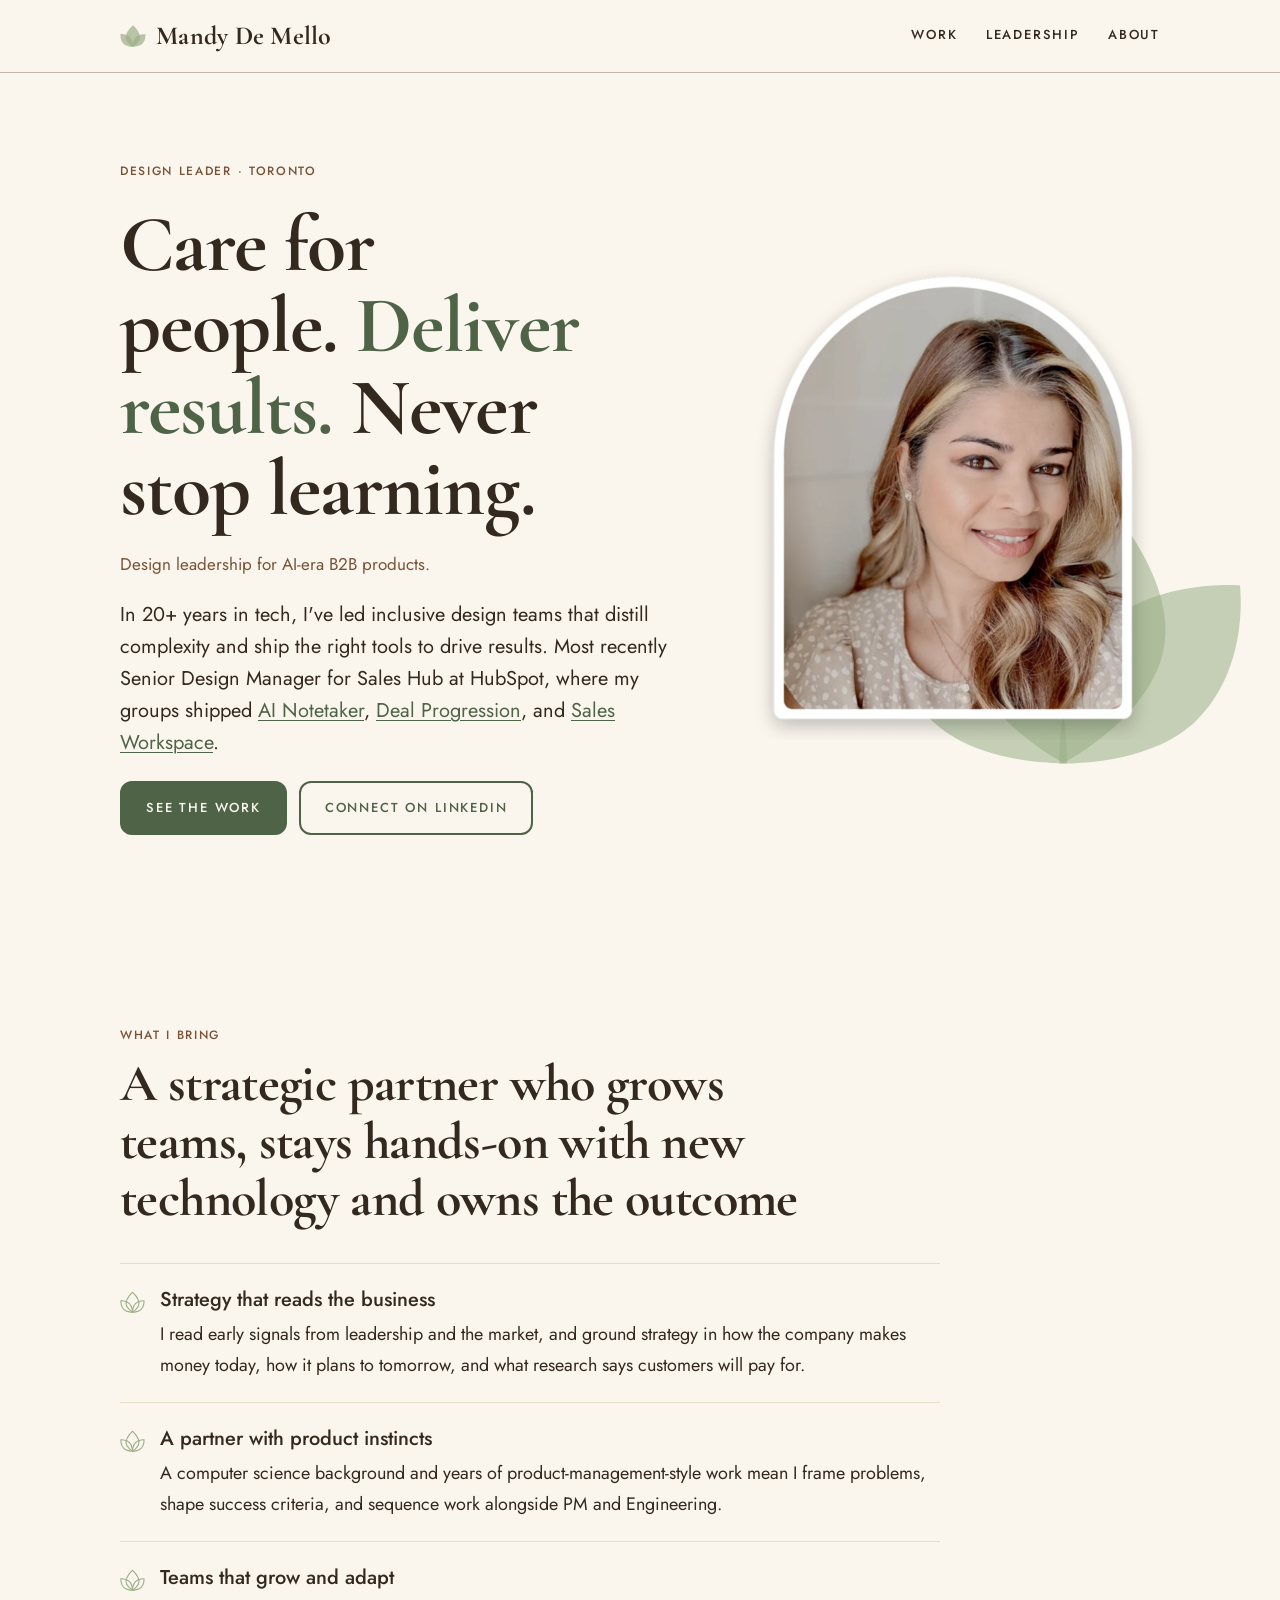
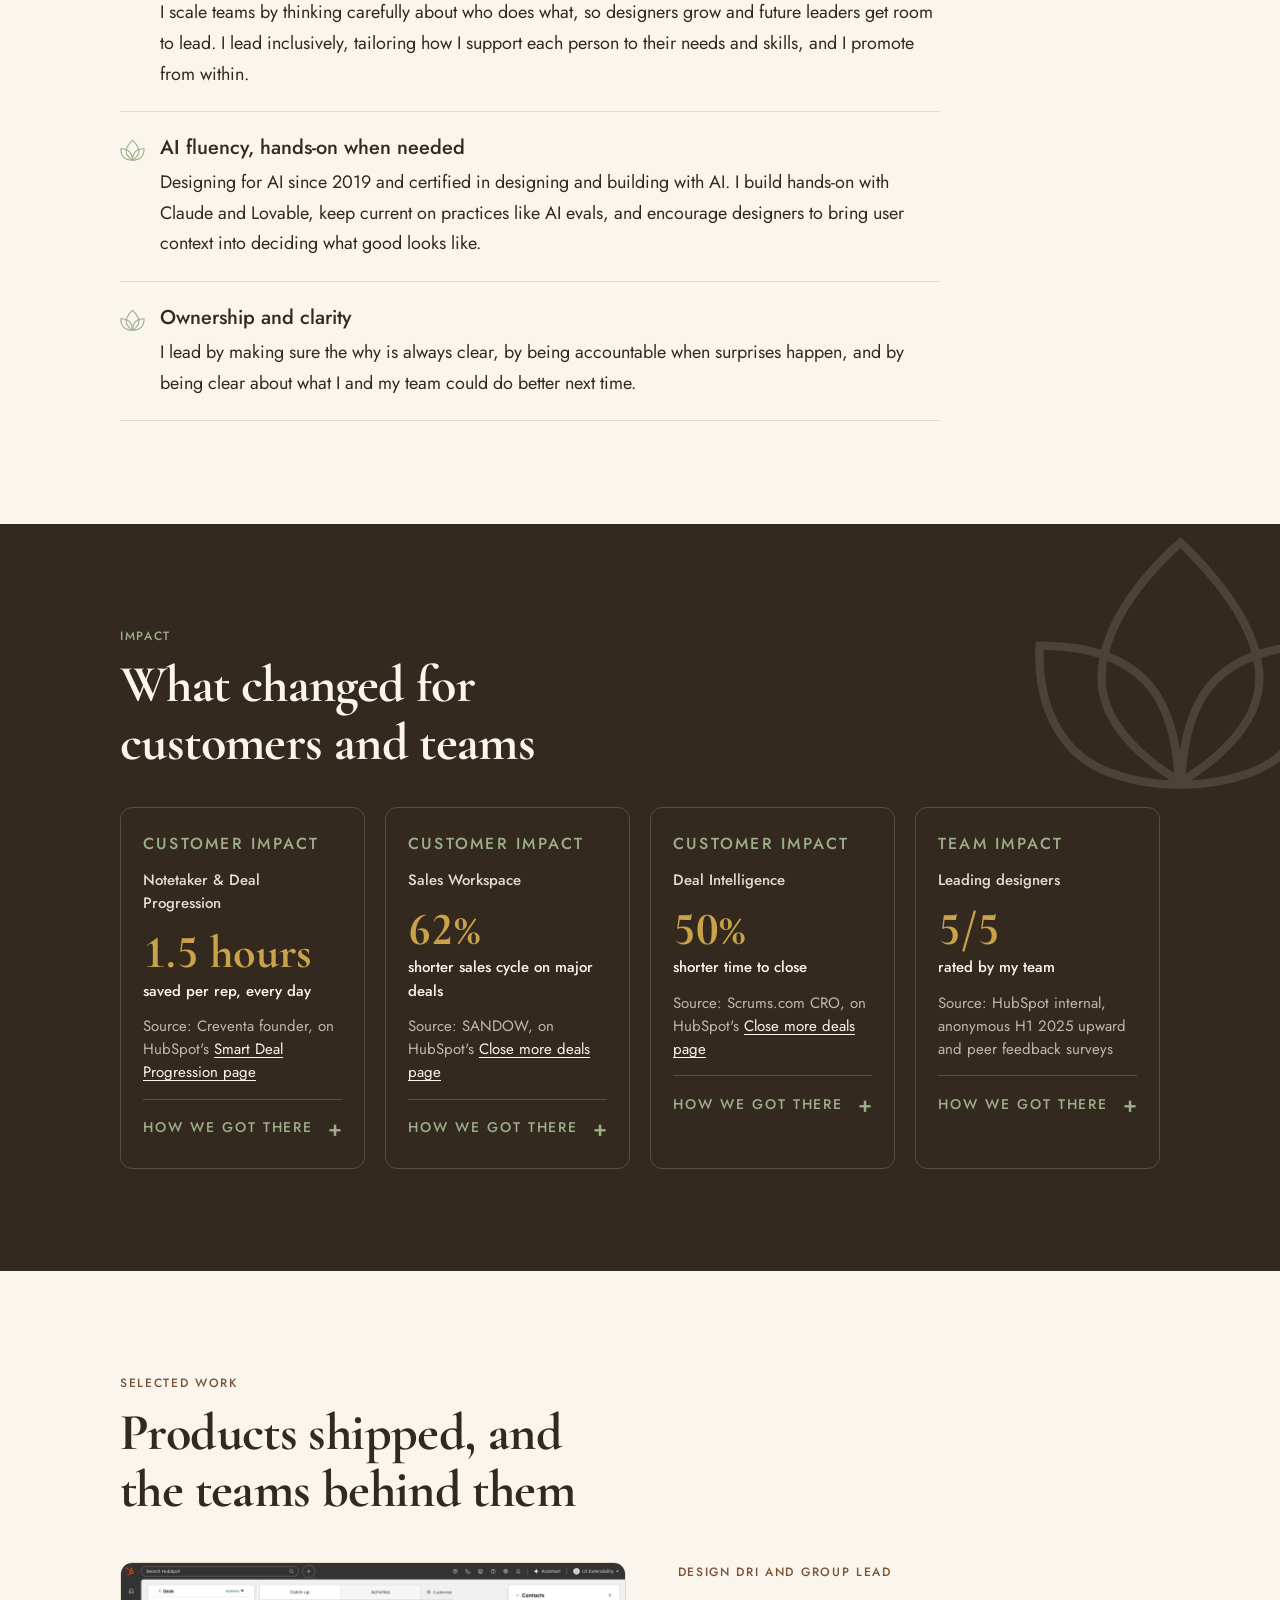
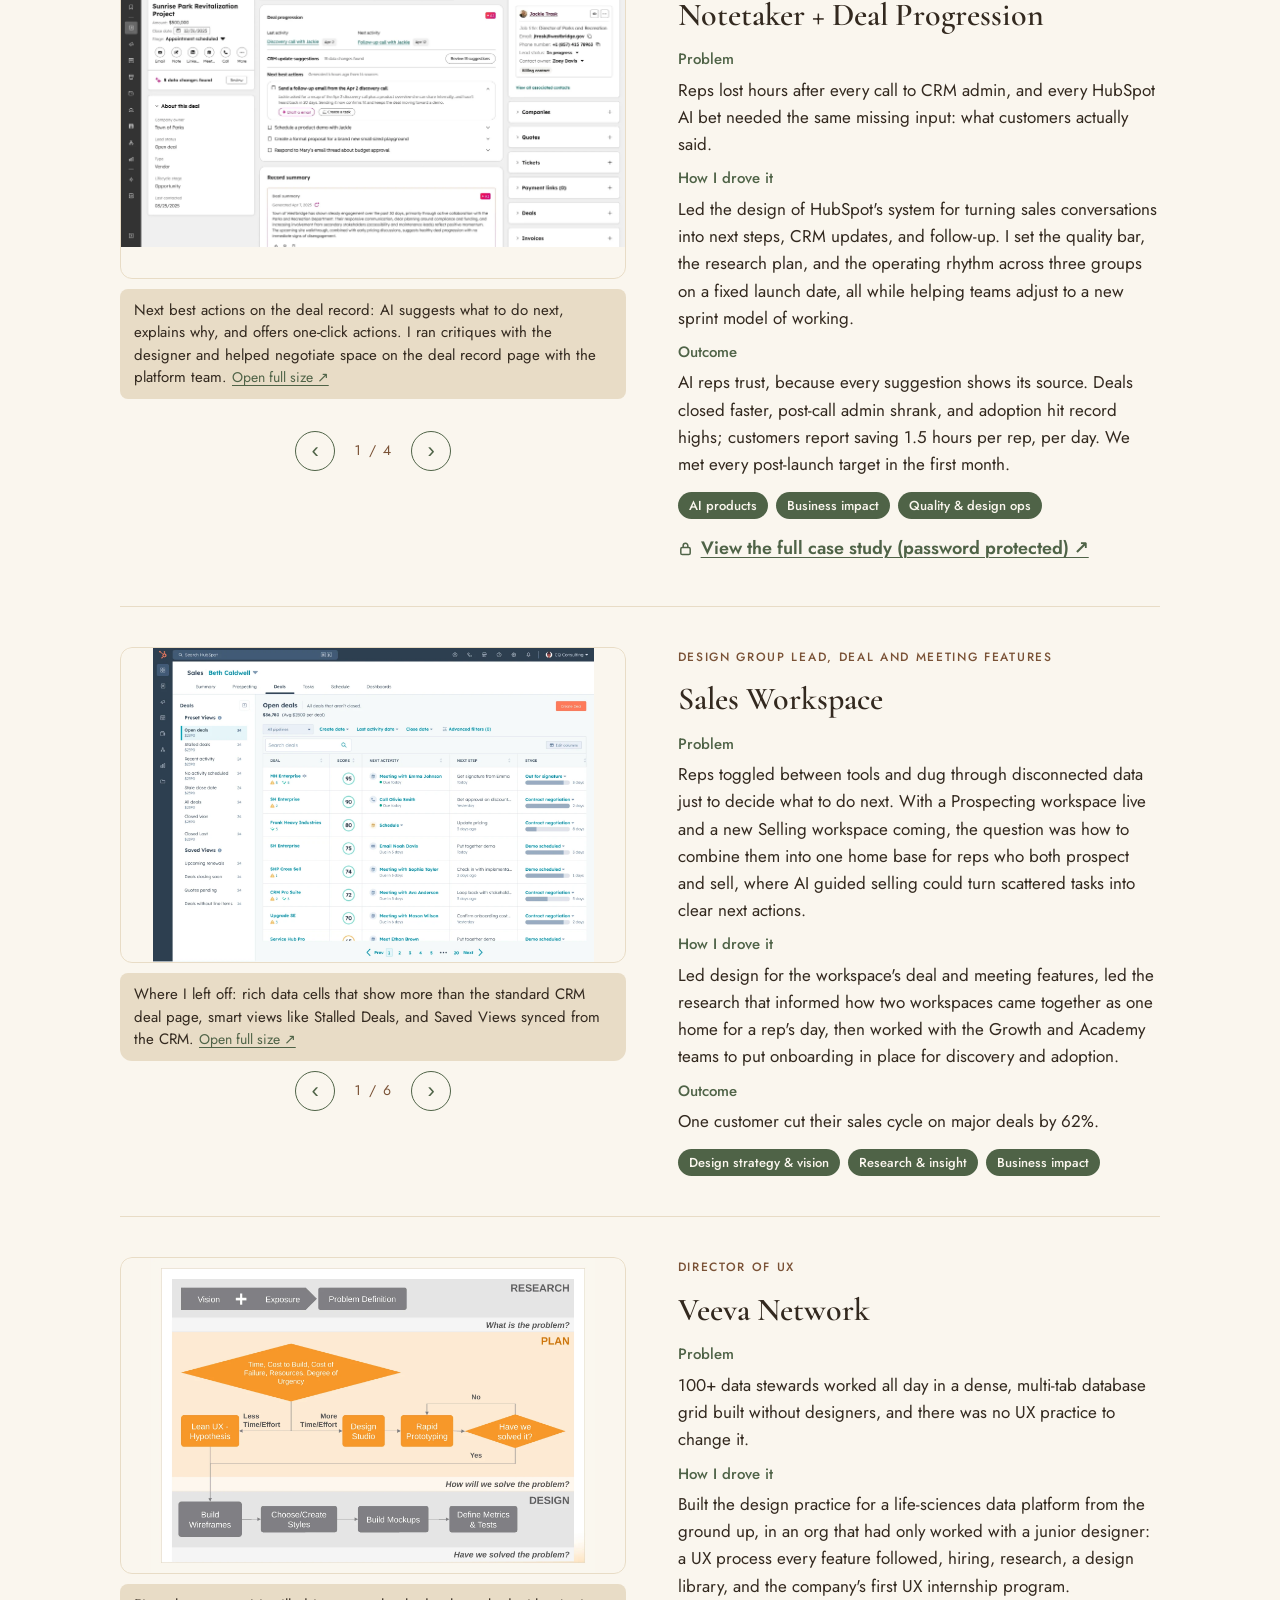
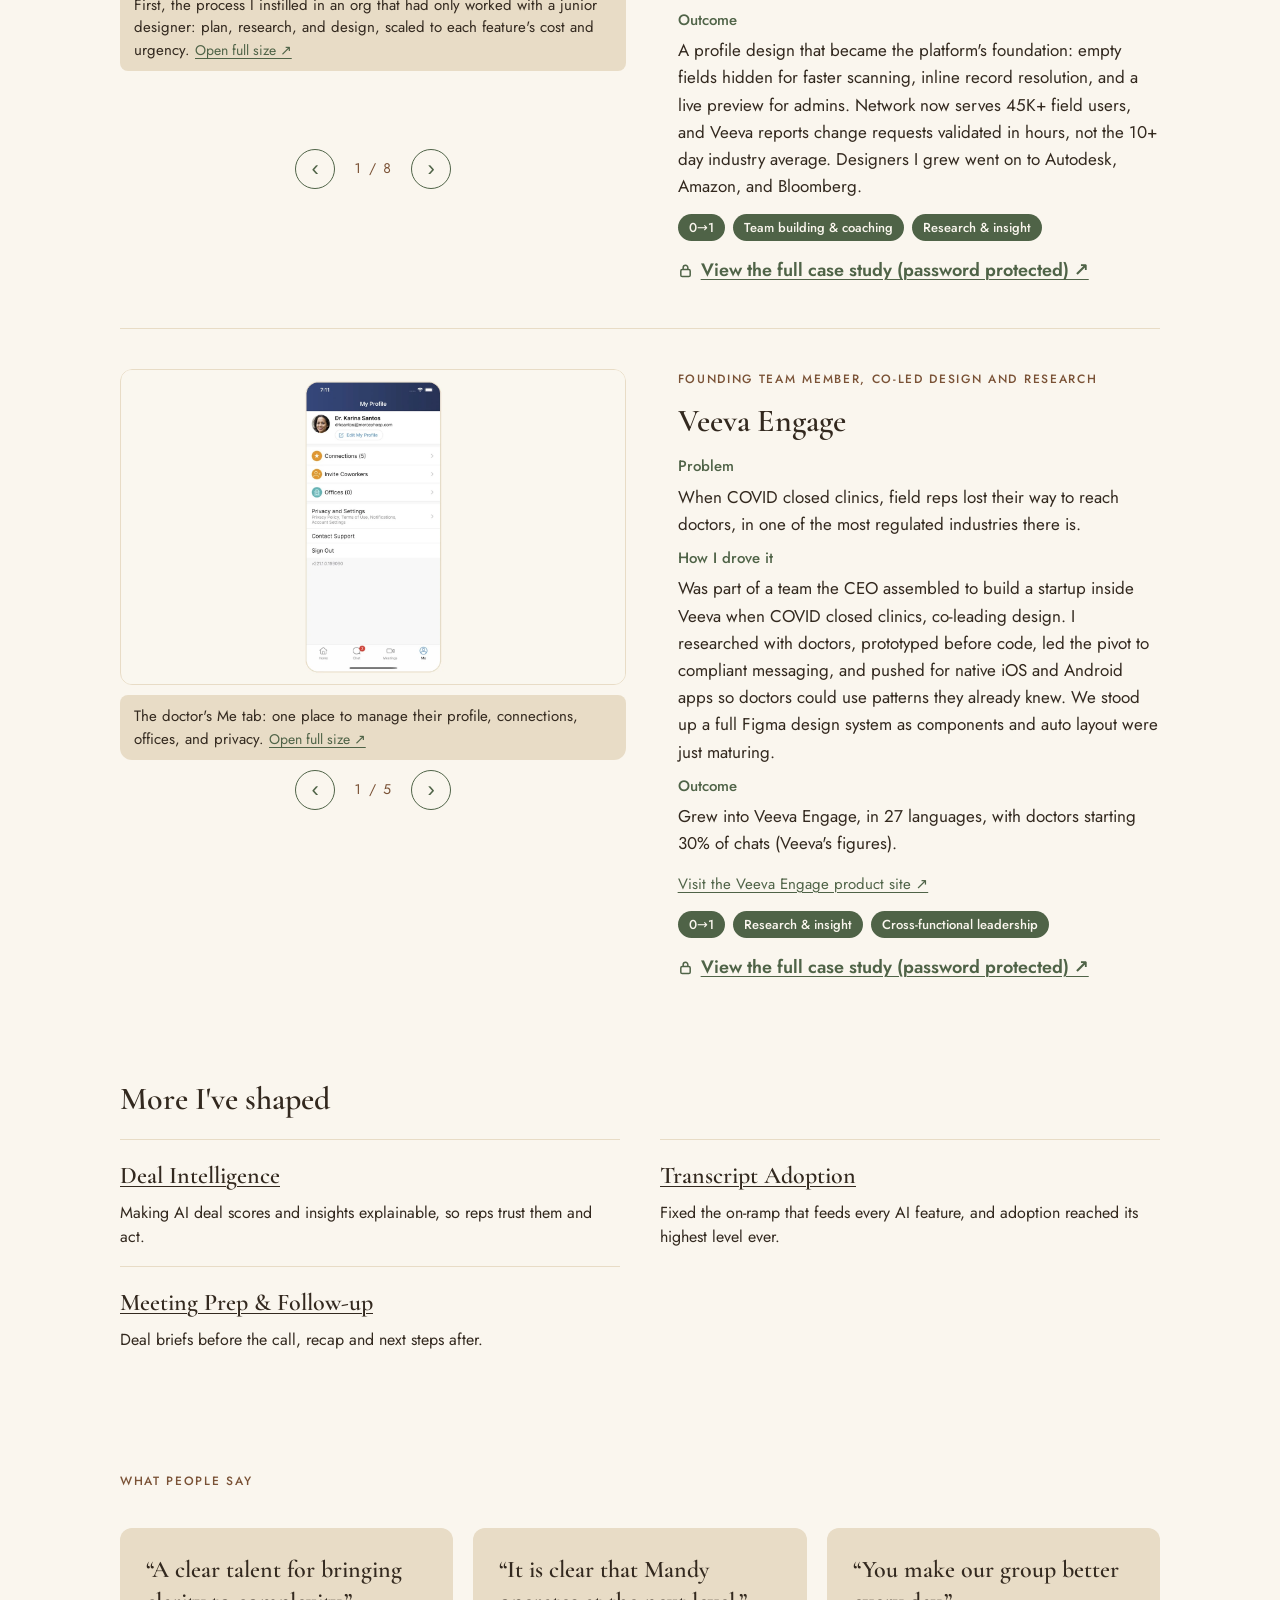
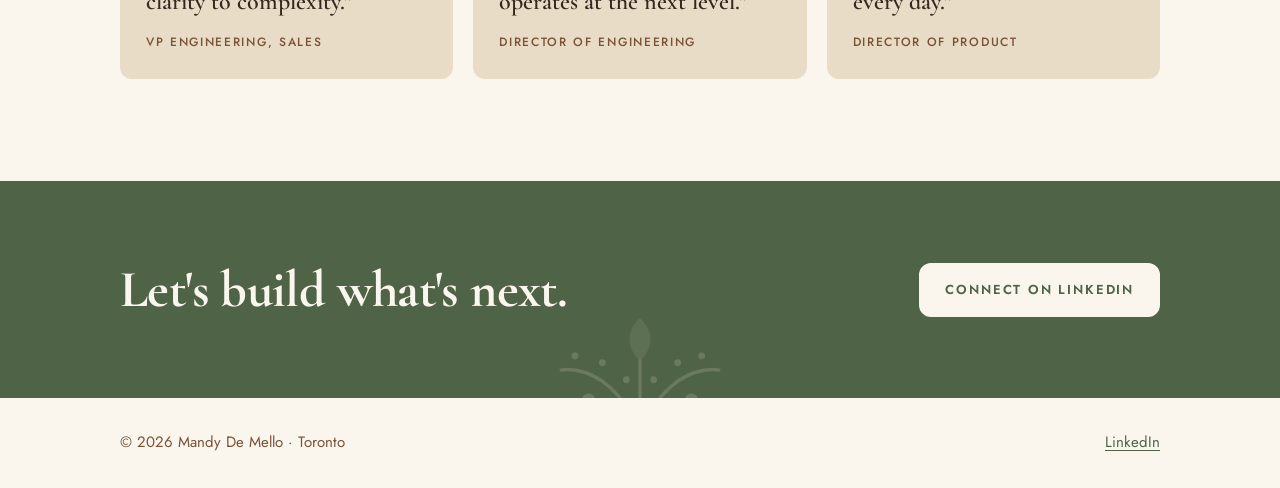
==== commit 942c6d53: "Removing instances of Smart Deal Progression Removing all instances of Smart Deal Progression" ====
--- a/mandydemelloportfolio/index.html
+++ b/mandydemelloportfolio/index.html
@@ -60,7 +60,7 @@
     <div class="impact">
 <article class="impact-card">
   <p class="eyebrow">Customer impact</p>
-  <p class="product">Notetaker &amp; Smart Deal Progression</p>
+  <p class="product">Notetaker &amp; Deal Progression</p>
   <div><p class="num">1.5 hours</p><p class="unit">saved per rep, every day</p></div>
   <p class="source">Source: Creventa founder, on HubSpot's <a href="https://www.hubspot.com/products/sales/smart-deal-progression">Smart Deal Progression page</a></p>
   <details class="more"><summary>How we got there</summary><p>The groups I led designed the experience that turns each meeting into next steps and CRM updates, so reps skip the post-meeting admin.</p></details>
@@ -101,7 +101,7 @@
 </div></div>
   <div class="tile-body">
     <p class="role">Design DRI and group lead</p>
-    <h3 class="tile-title">Notetaker + Smart Deal Progression</h3>
+    <h3 class="tile-title">Notetaker + Deal Progression</h3>
     <dl class="pho">
       <div><dt>Problem</dt><dd>Reps lost hours after every call to CRM admin, and every HubSpot AI bet needed the same missing input: what customers actually said.</dd></div>
       <div><dt>How I drove it</dt><dd>Led the design of HubSpot&#x27;s system for turning sales conversations into next steps, CRM updates, and follow-up. I set the quality bar, the research plan, and the operating rhythm across three groups on a fixed launch date, all while helping teams adjust to a new sprint model of working.</dd></div>
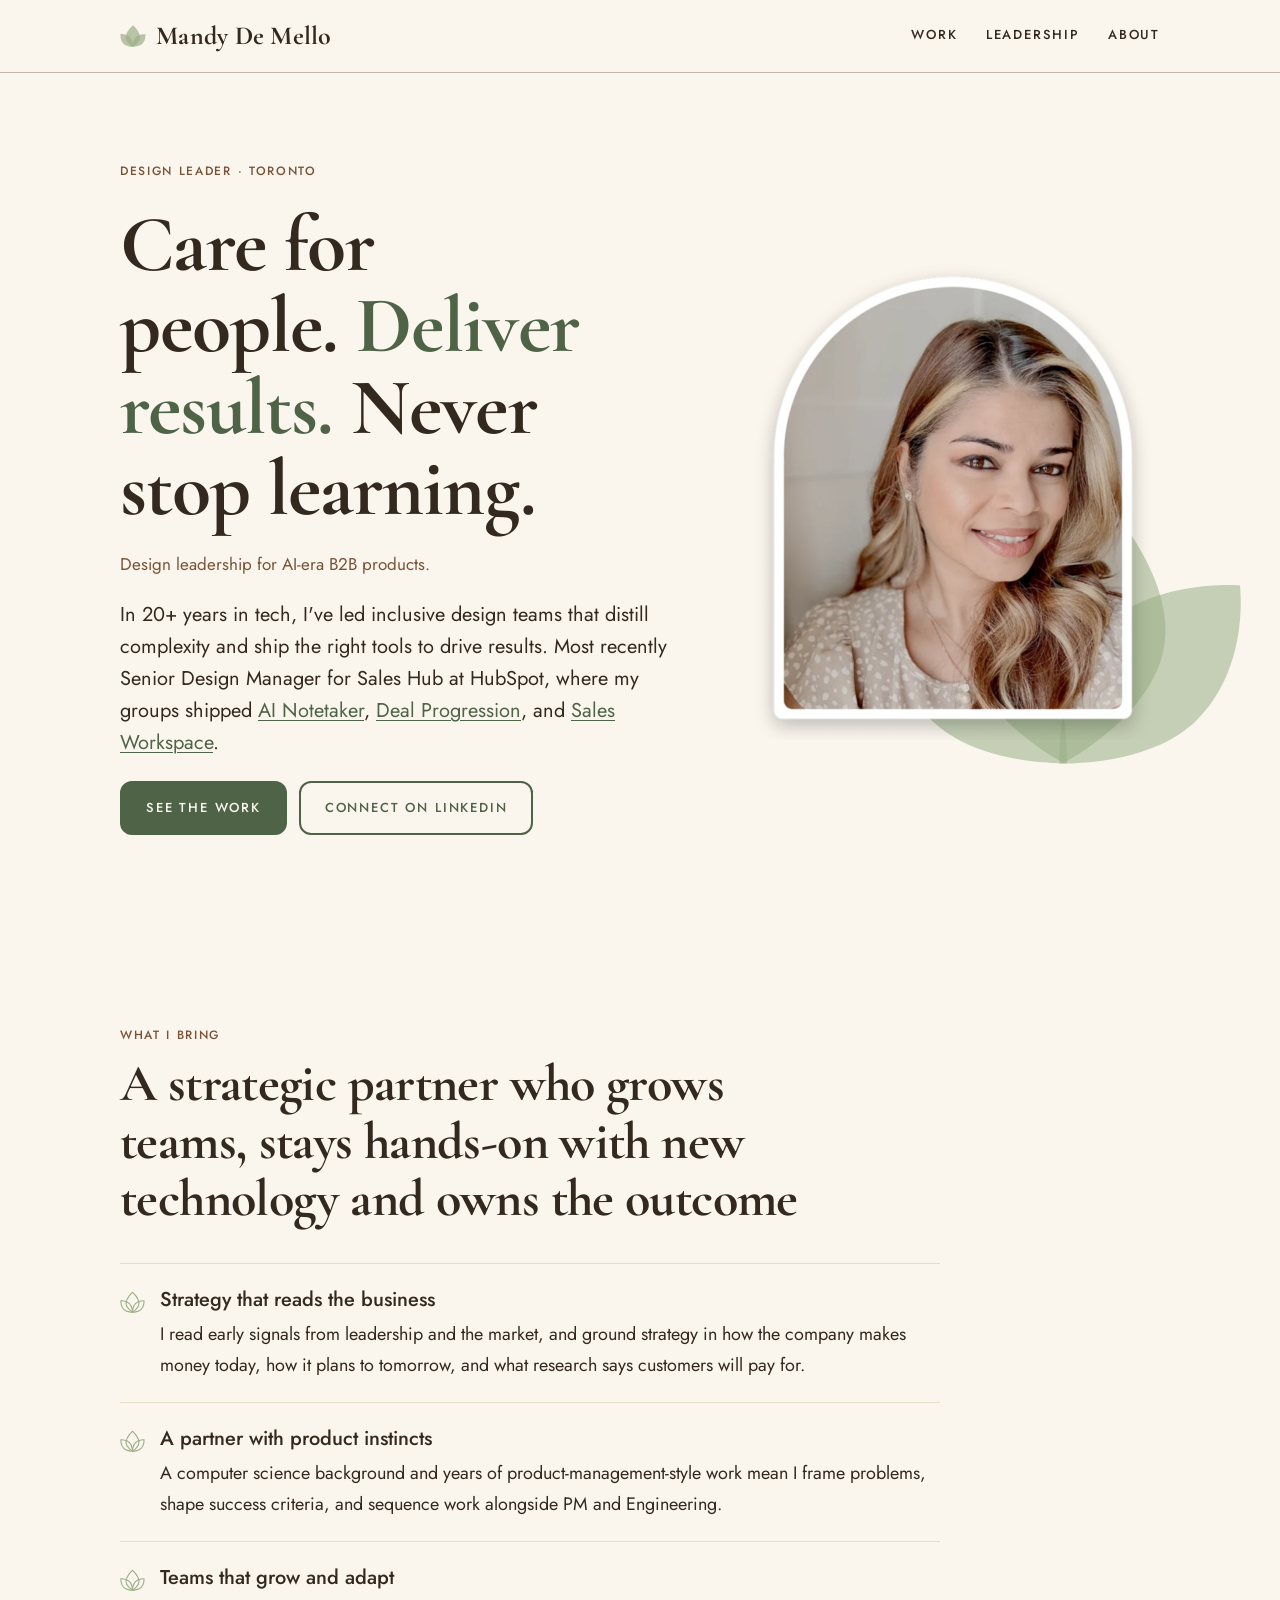
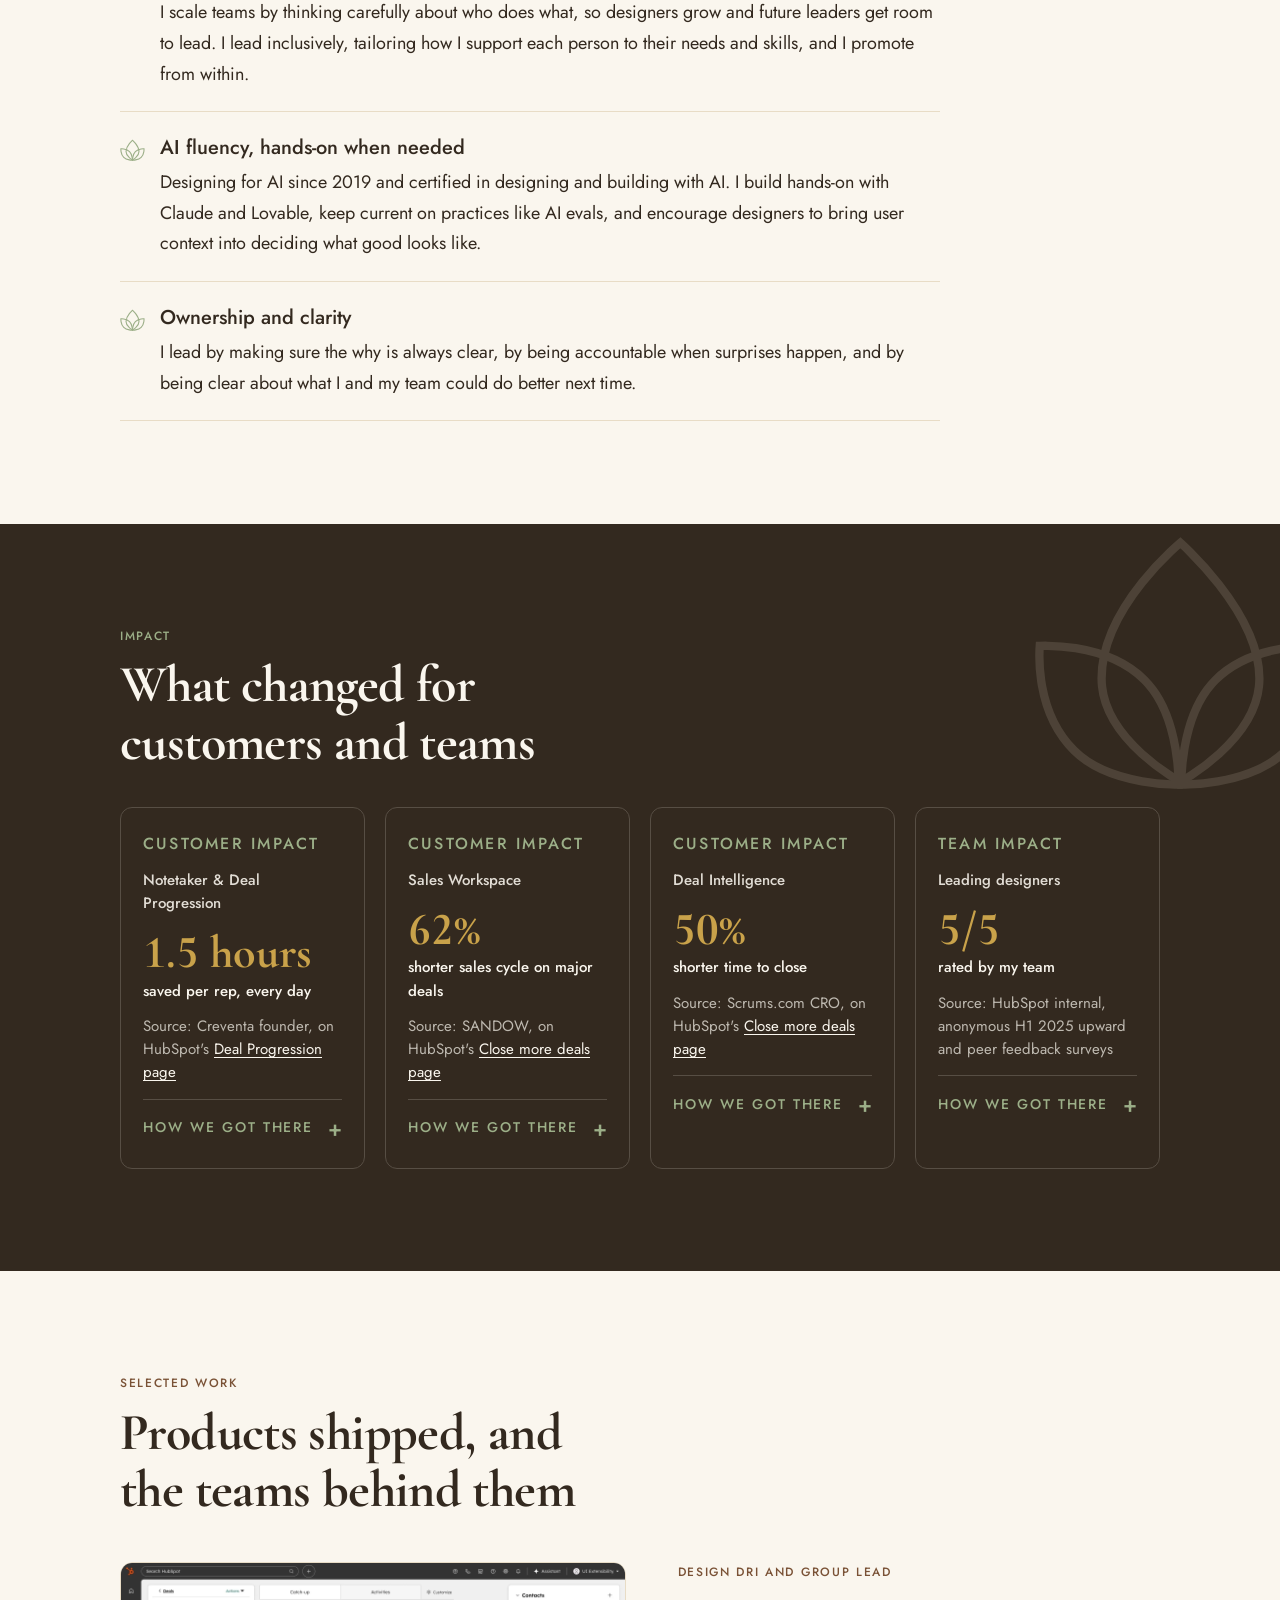
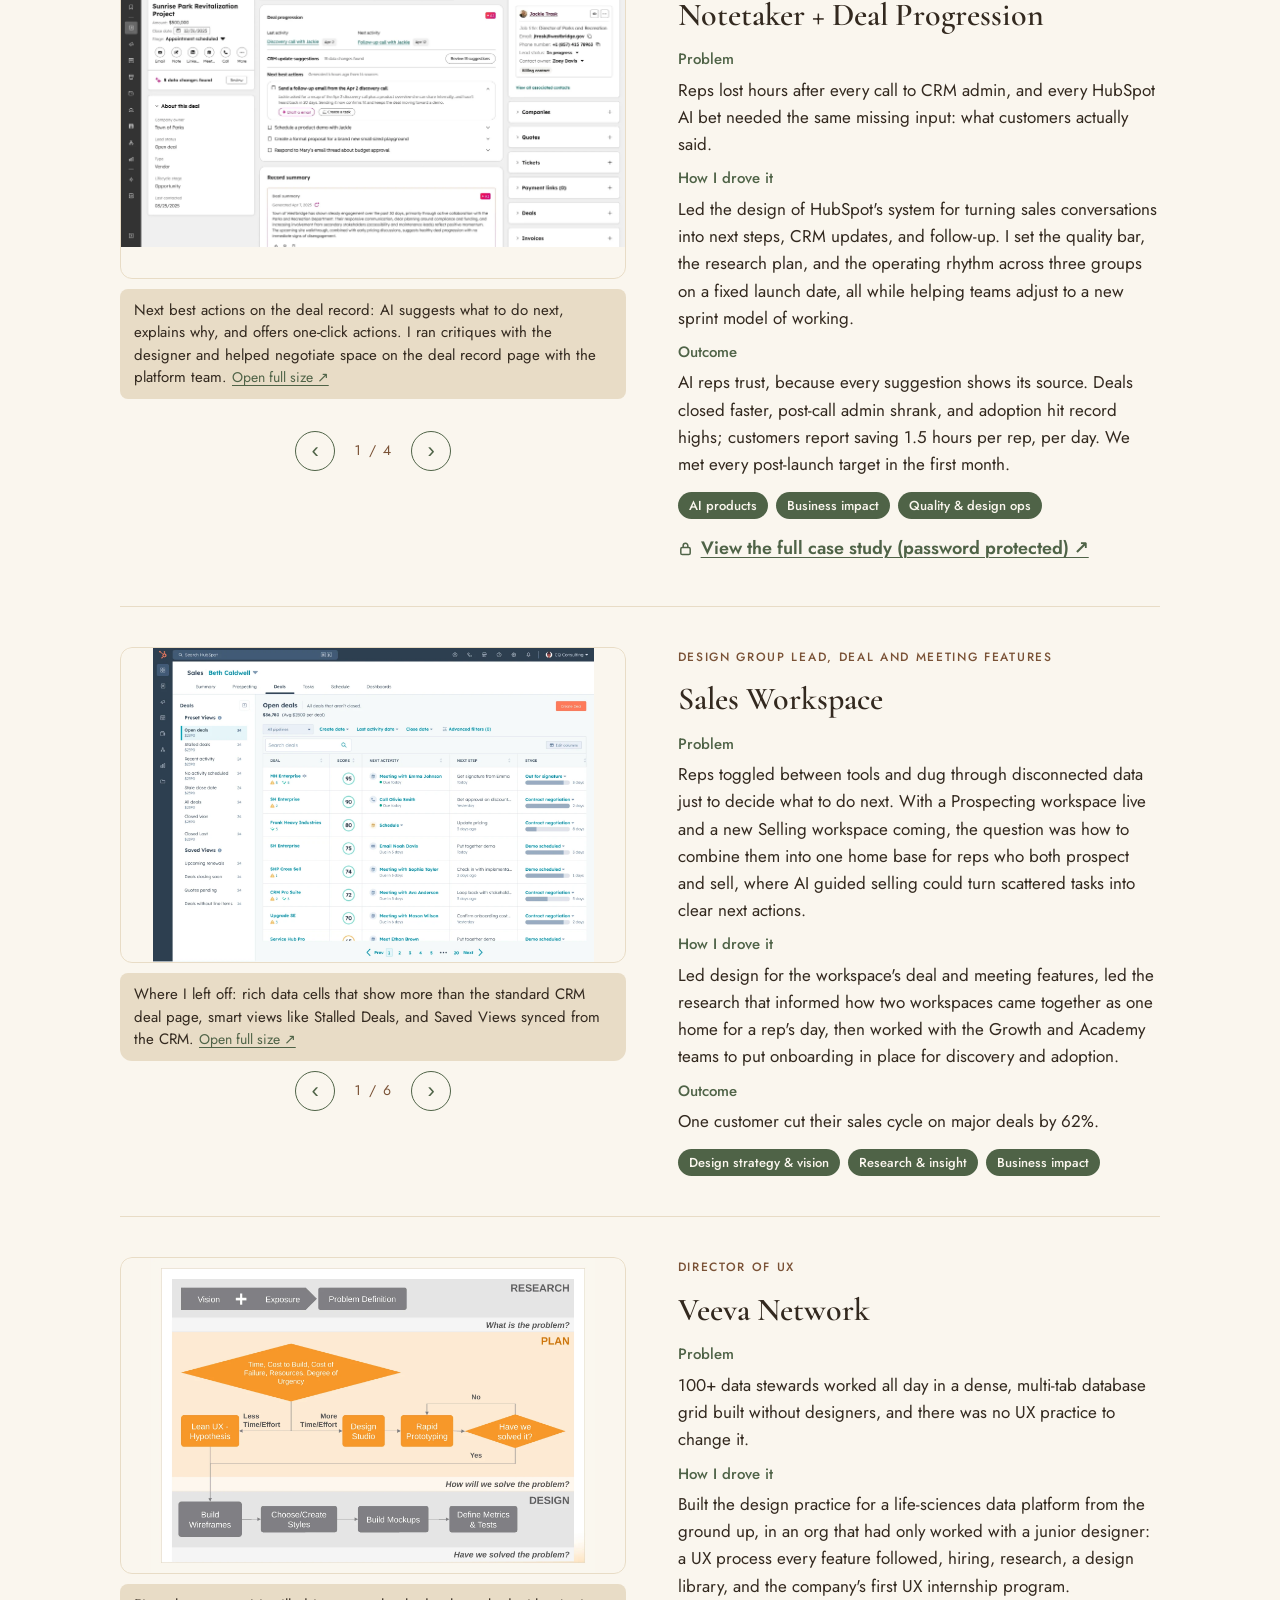
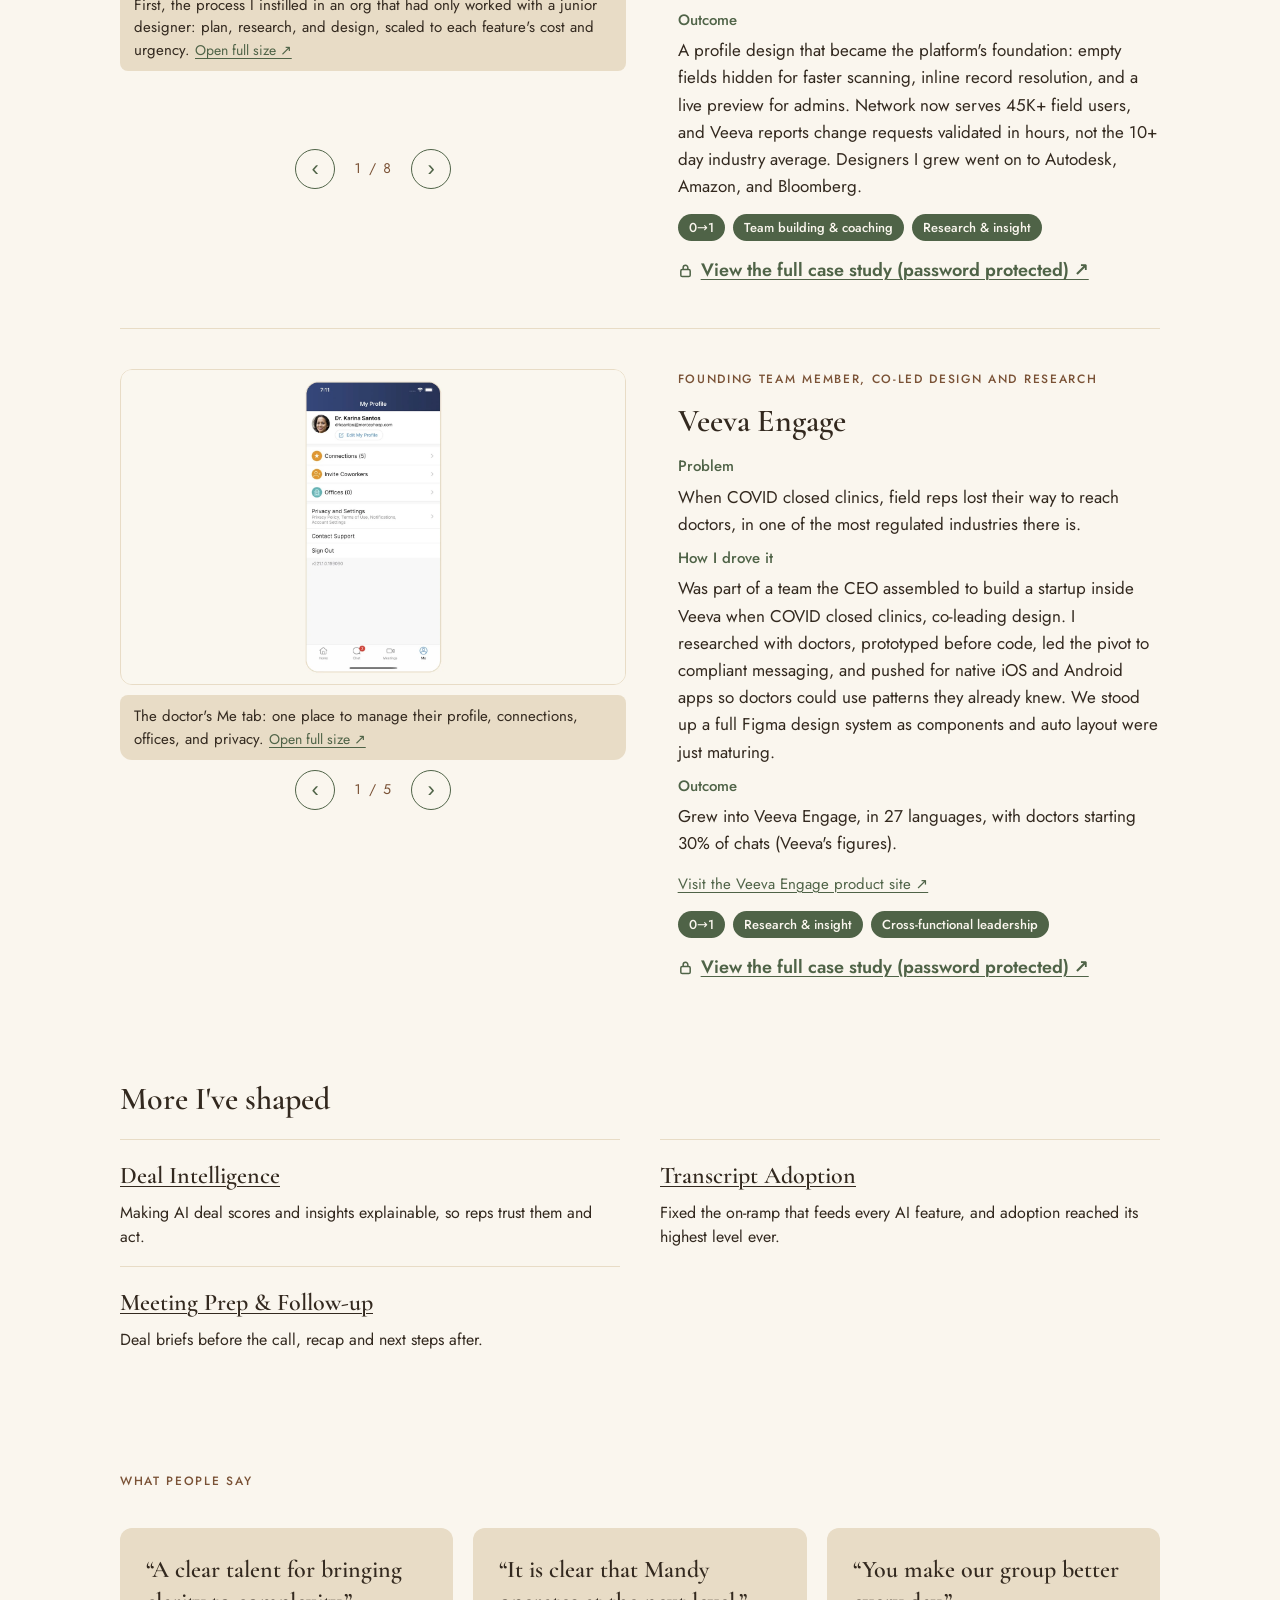
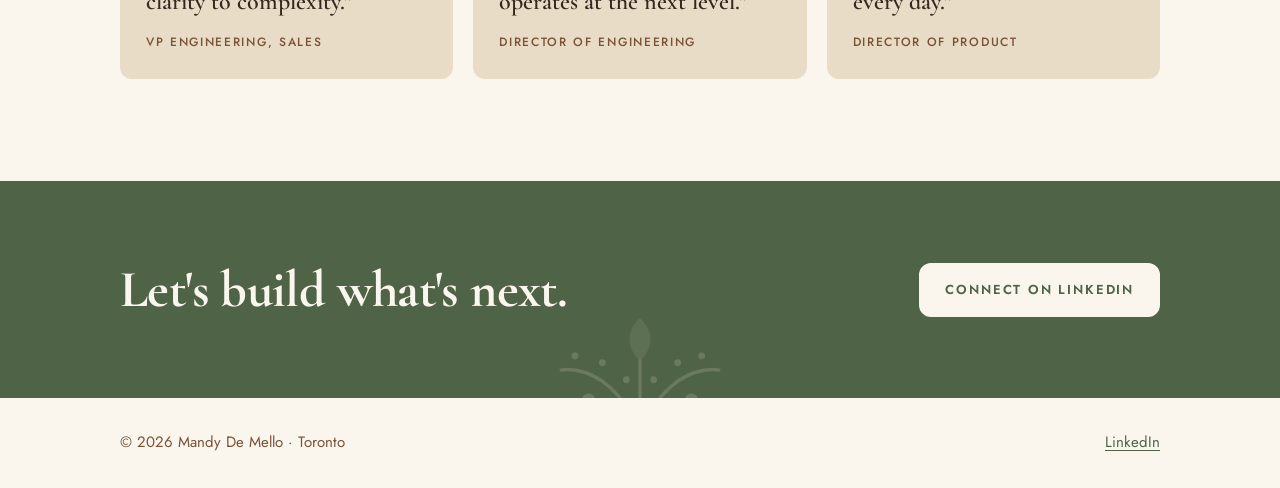
==== commit 270c145f: "Remove instance of Smart Deal Progression Remove instance of Smart Deal Progression" ====
--- a/mandydemelloportfolio/index.html
+++ b/mandydemelloportfolio/index.html
@@ -62,7 +62,7 @@
   <p class="eyebrow">Customer impact</p>
   <p class="product">Notetaker &amp; Deal Progression</p>
   <div><p class="num">1.5 hours</p><p class="unit">saved per rep, every day</p></div>
-  <p class="source">Source: Creventa founder, on HubSpot's <a href="https://www.hubspot.com/products/sales/smart-deal-progression">Smart Deal Progression page</a></p>
+  <p class="source">Source: Creventa founder, on HubSpot's <a href="https://www.hubspot.com/products/sales/smart-deal-progression">Deal Progression page</a></p>
   <details class="more"><summary>How we got there</summary><p>The groups I led designed the experience that turns each meeting into next steps and CRM updates, so reps skip the post-meeting admin.</p></details>
 </article>
 <article class="impact-card">
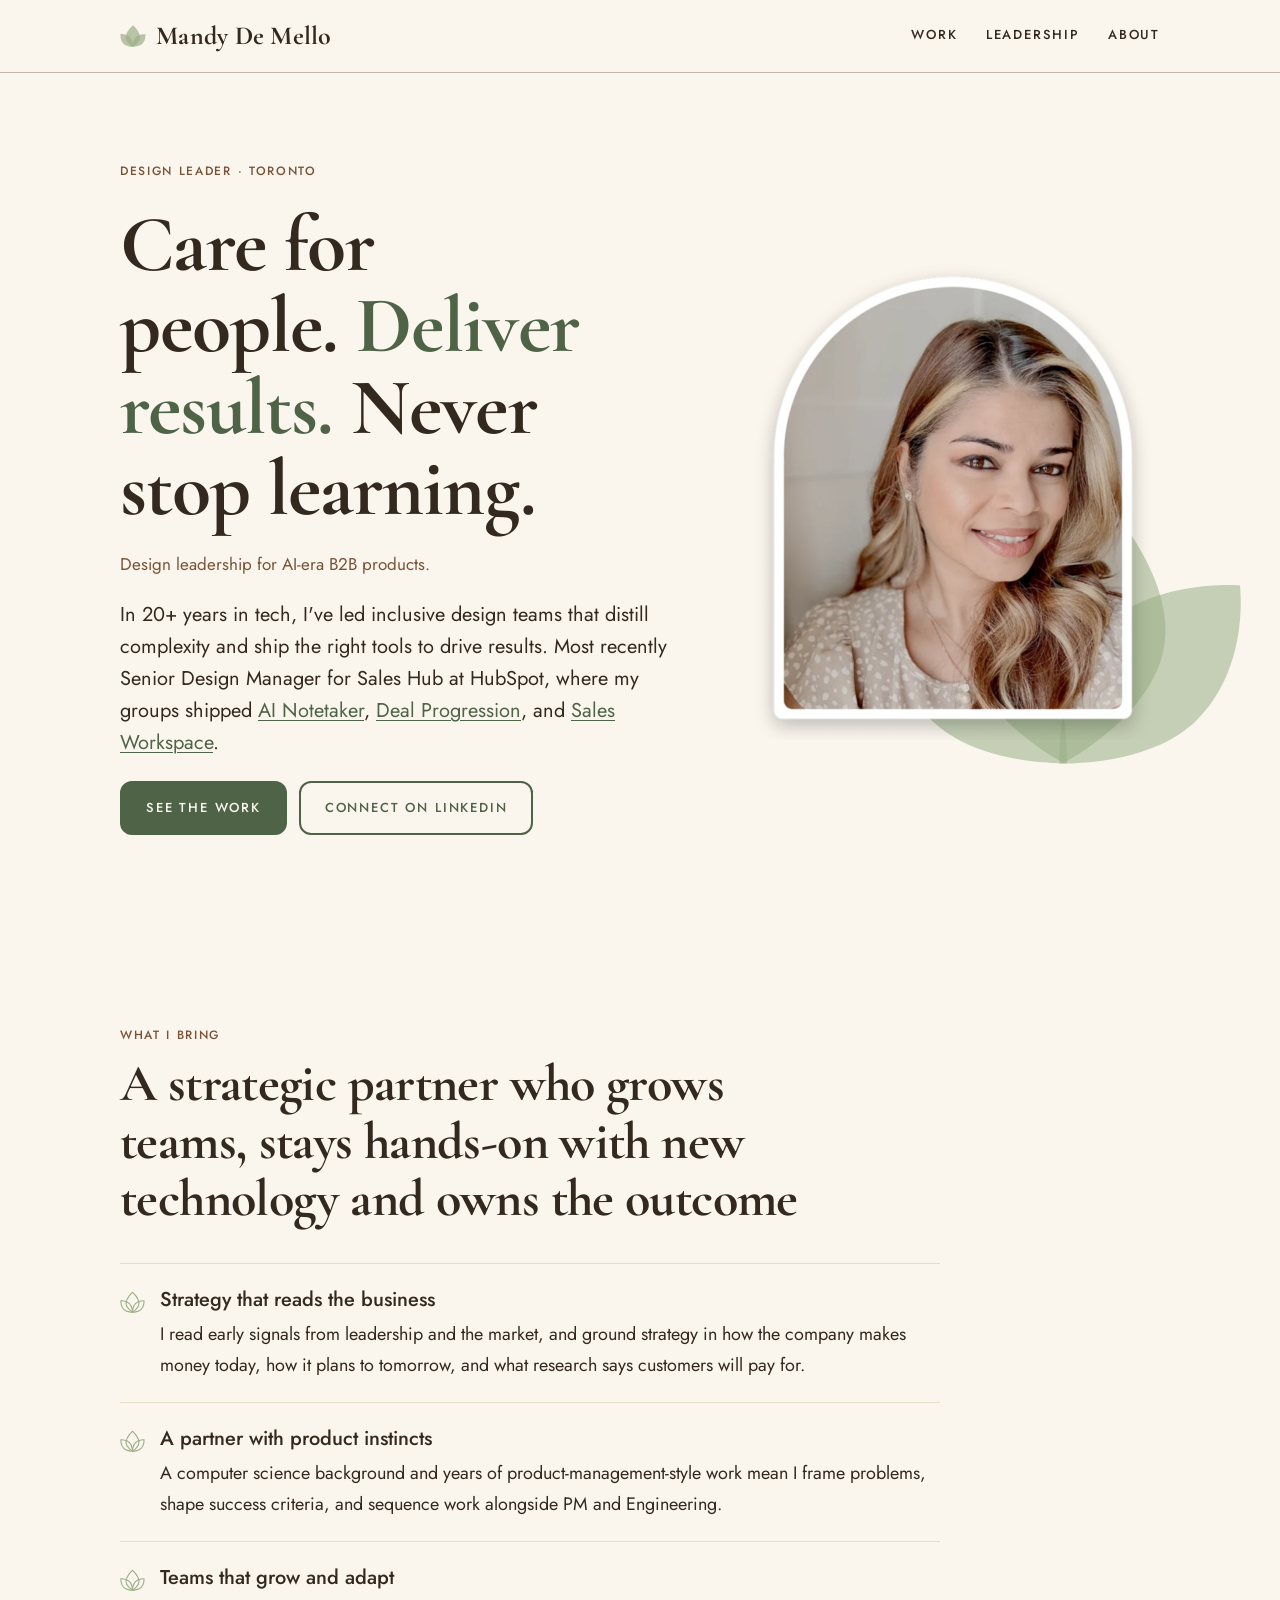
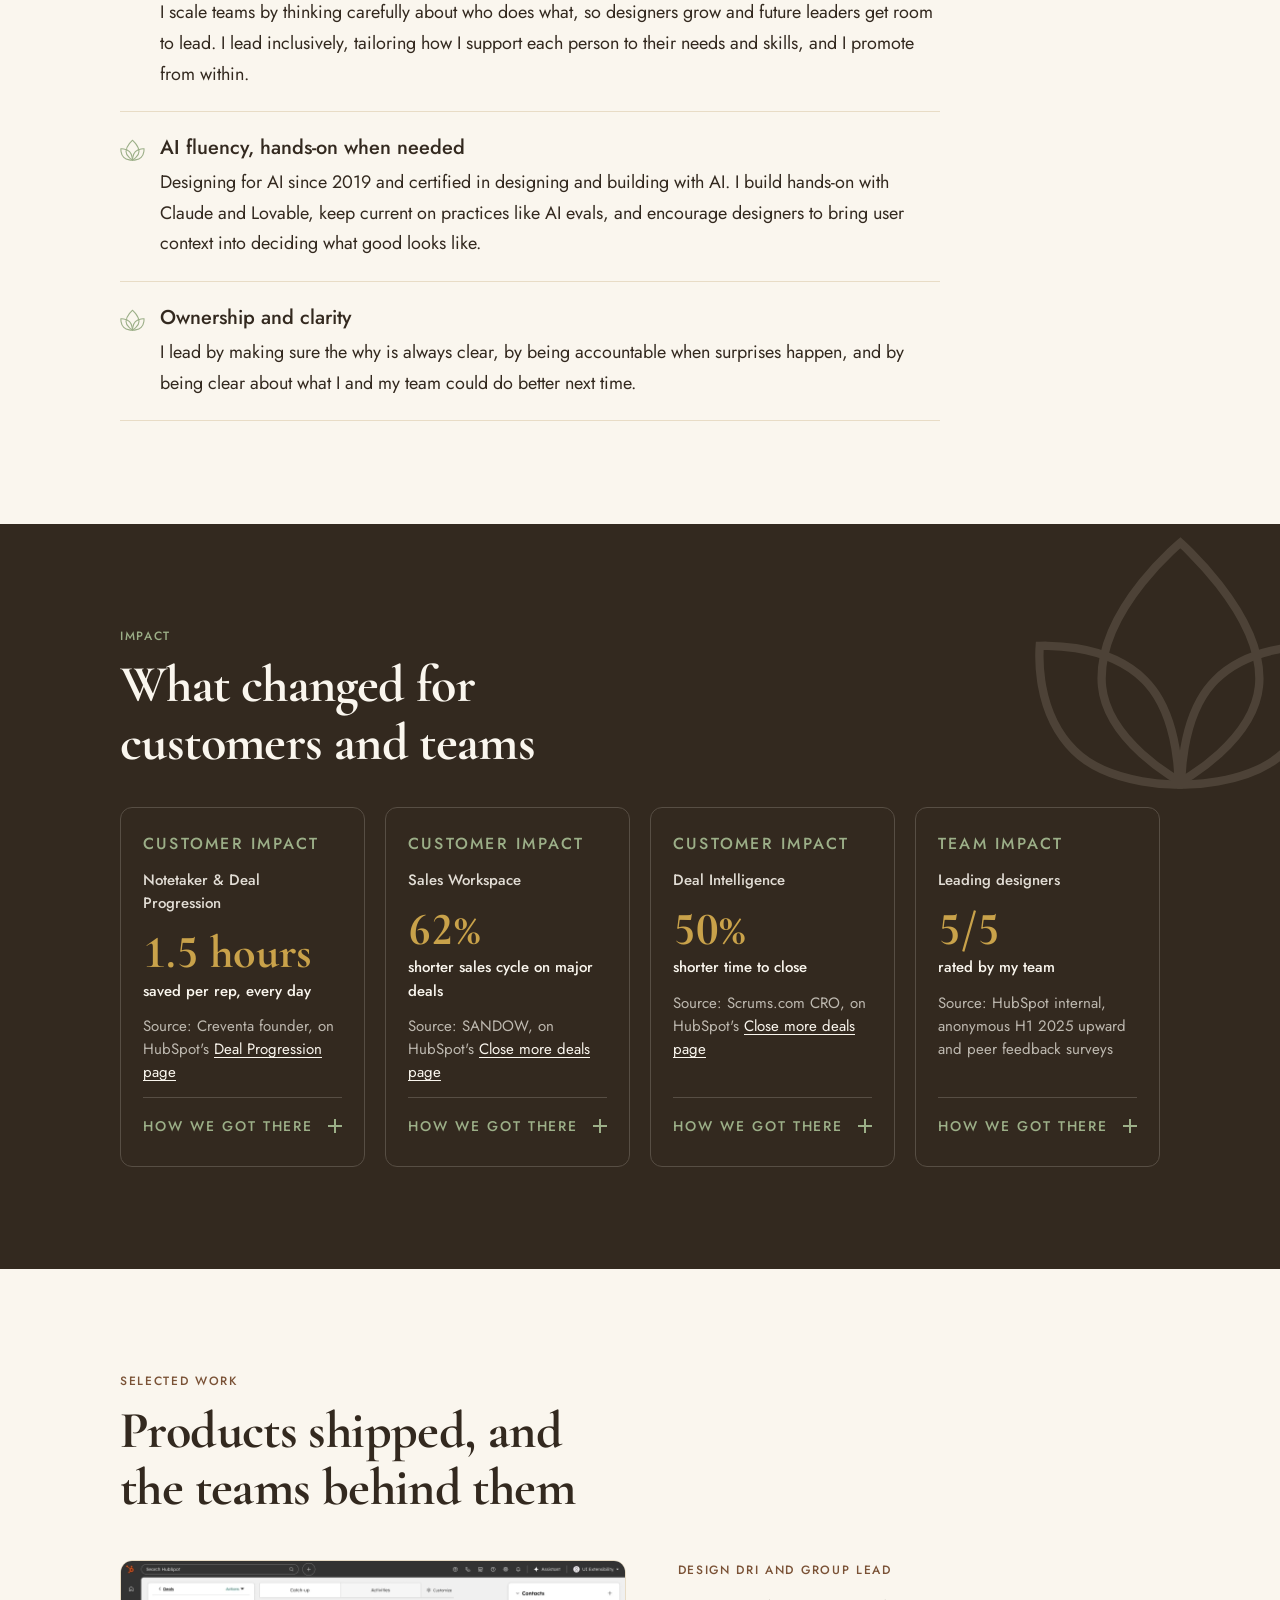
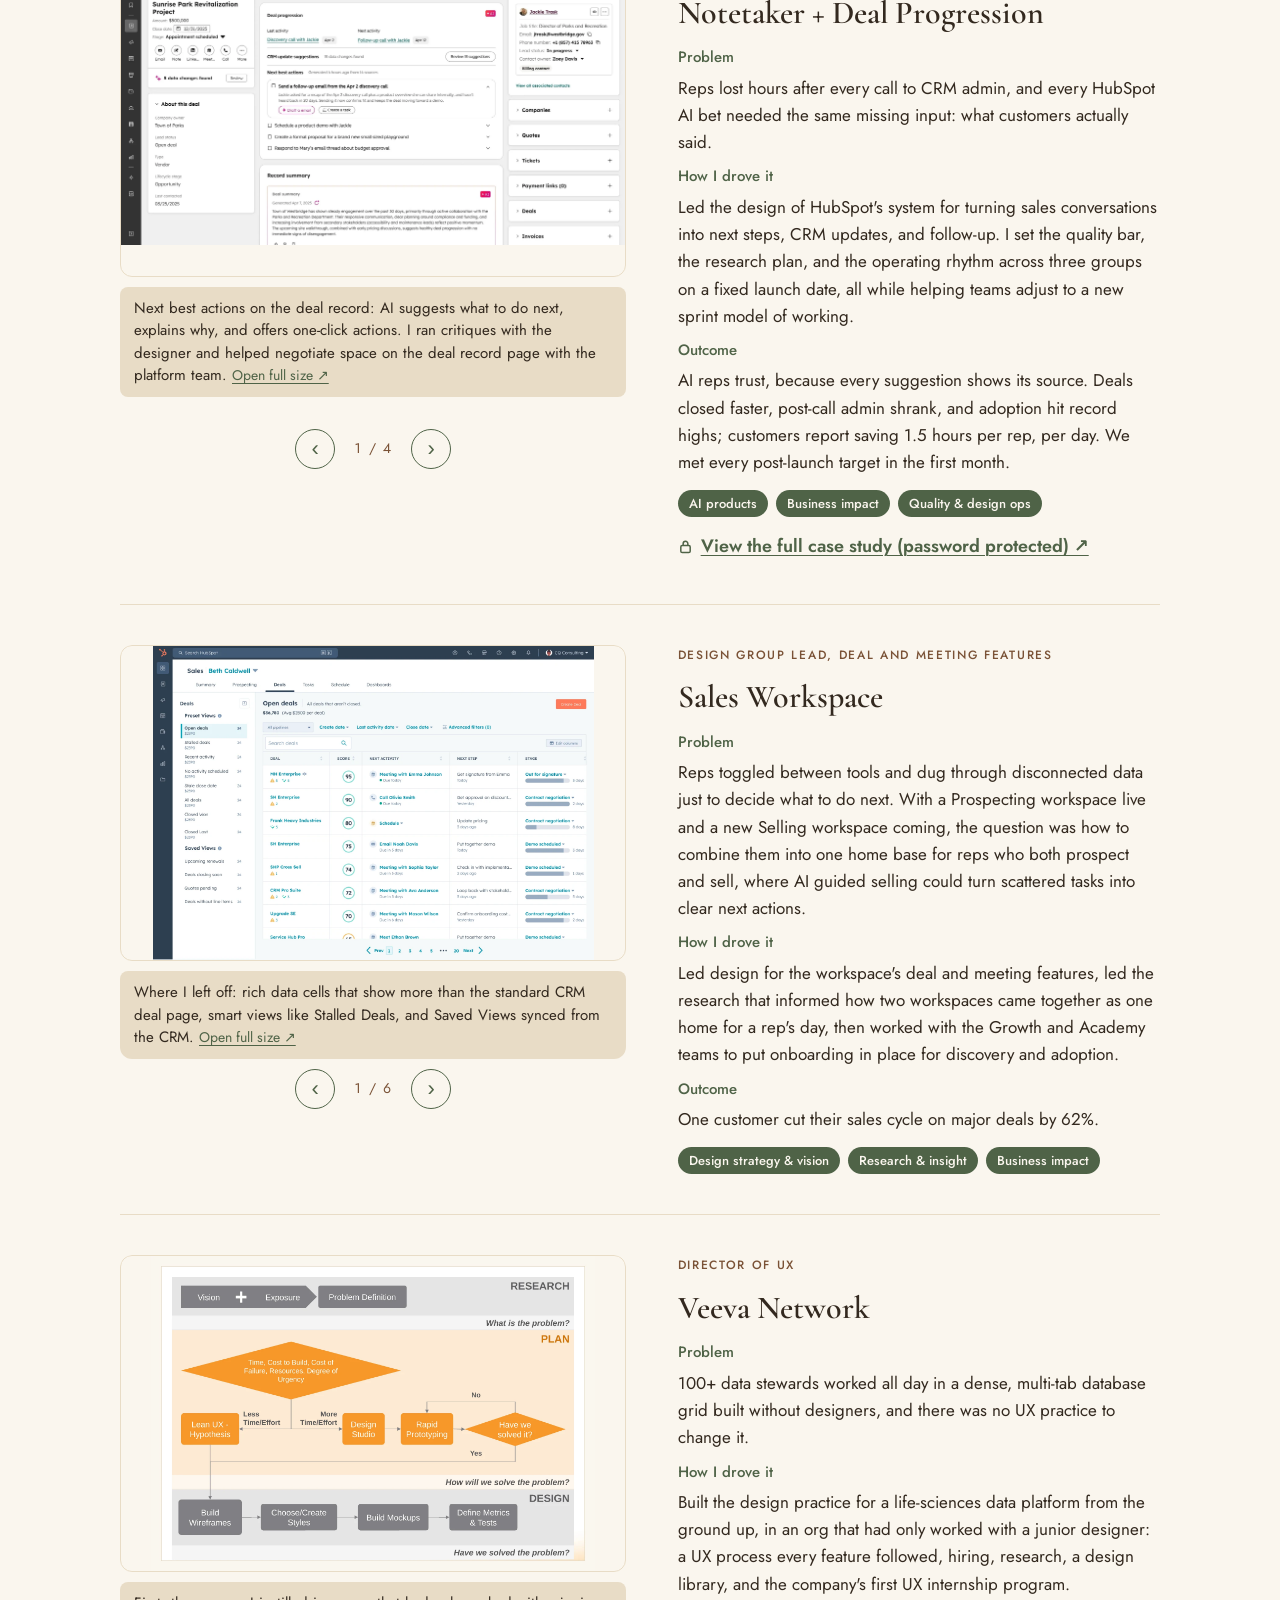
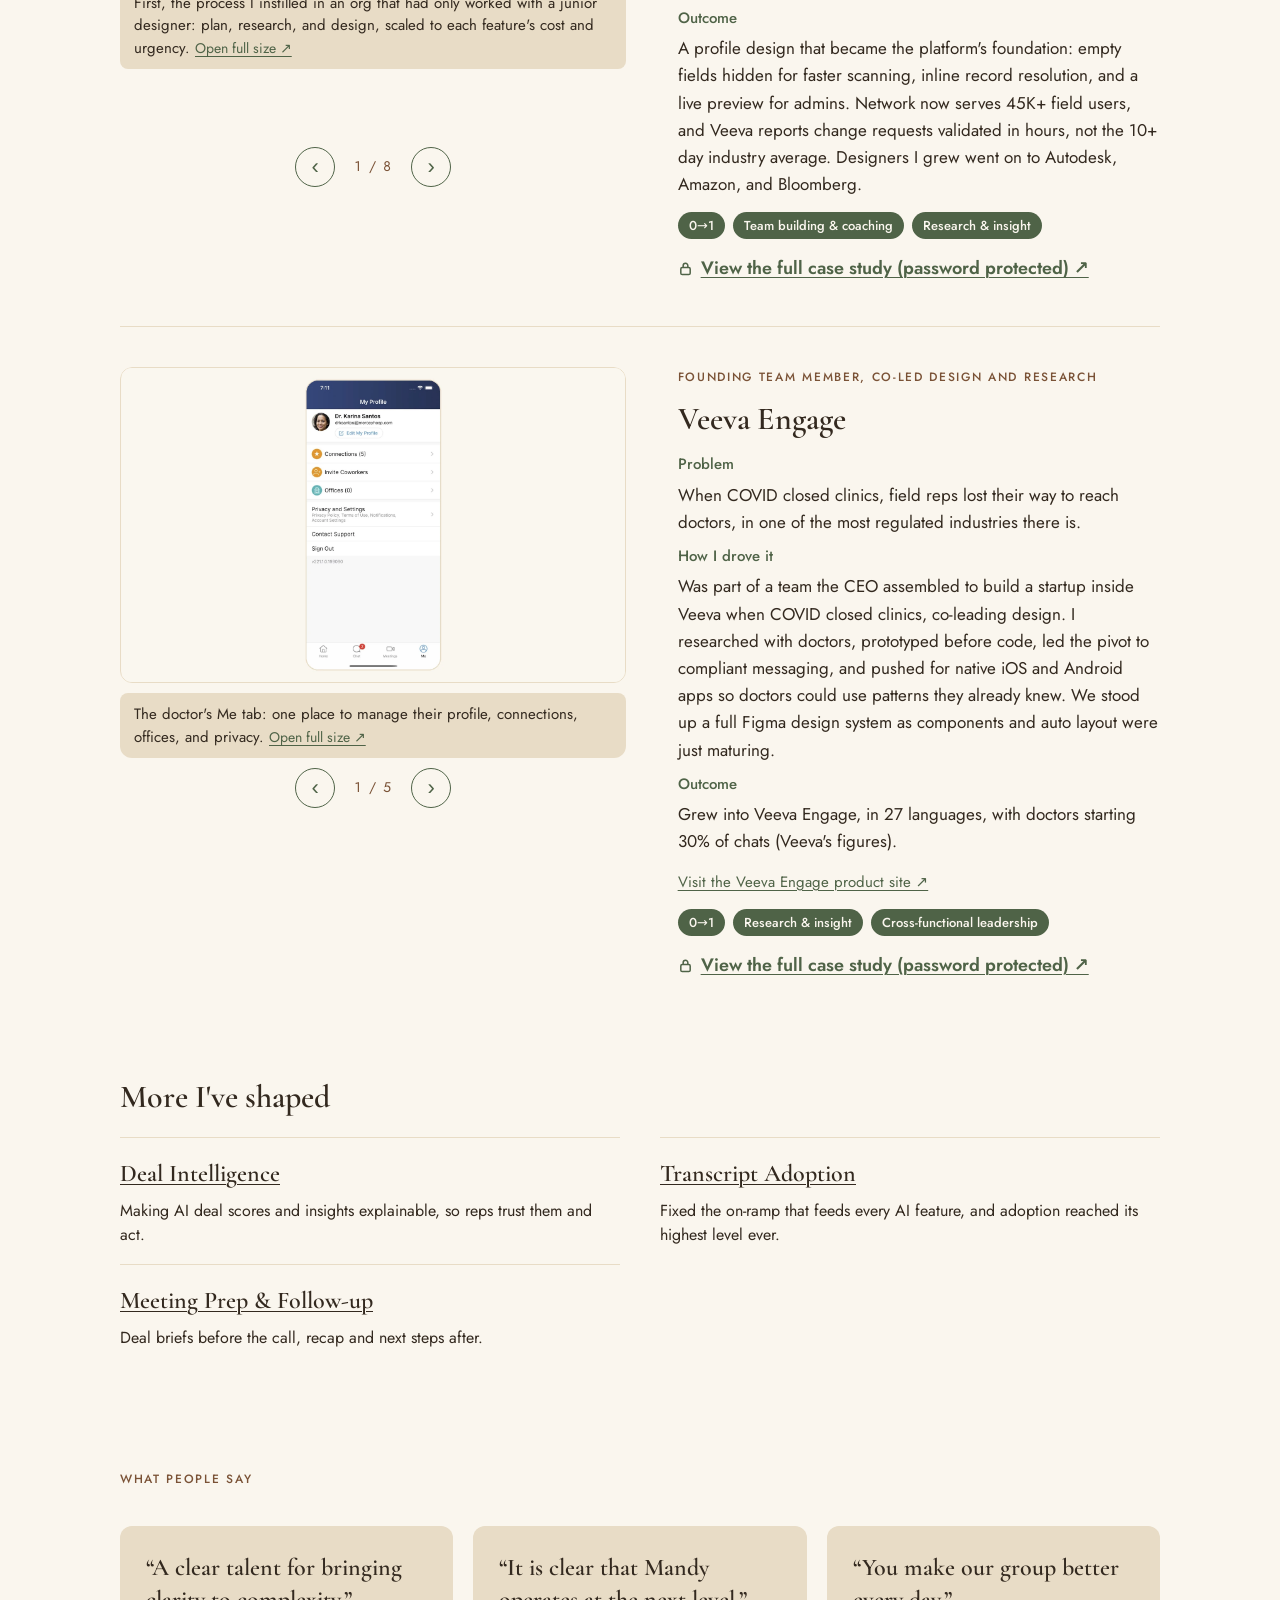
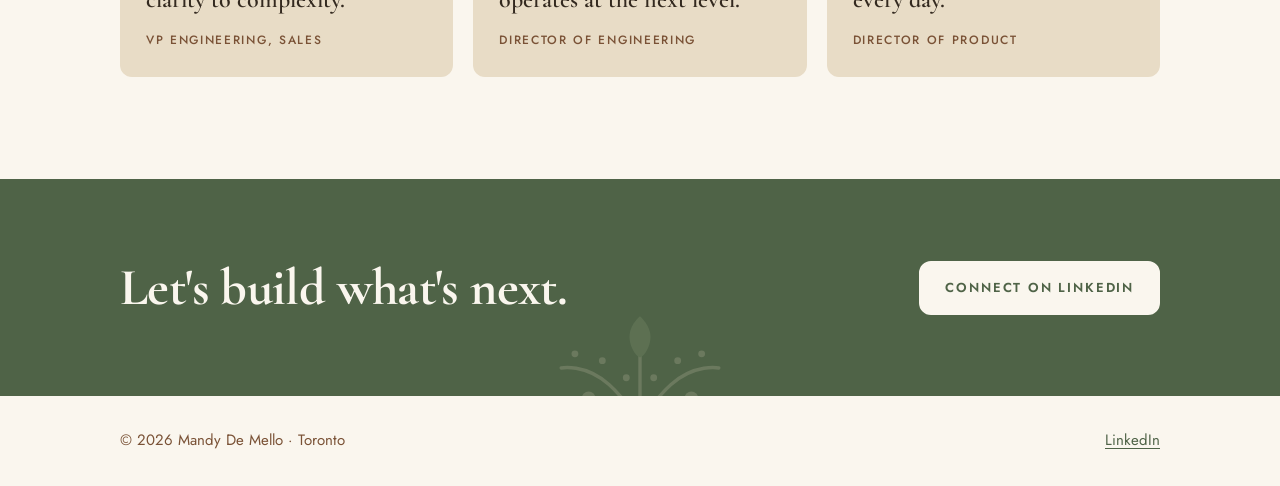
==== commit 9d09b43d: "Align impact card footers and expand cards independently "How we got there" line and label are botto" ====
--- a/mandydemelloportfolio/index.html
+++ b/mandydemelloportfolio/index.html
@@ -95,7 +95,7 @@
     <div class="section-head"><p class="eyebrow">Selected work</p><h2 class="h1">Products shipped, and the teams behind them</h2></div>
     <div class="tiles">
 <article class="tile" id="notetaker-deal-progression" data-tags="AI products|Business impact|Quality &amp; design ops|Cross-functional leadership">
-  <div class="tile-media"><div class="carousel" role="region" aria-roledescription="carousel" aria-label="Notetaker + Smart Deal Progression screens">
+  <div class="tile-media"><div class="carousel" role="region" aria-roledescription="carousel" aria-label="Notetaker + Deal Progression screens">
   <ul role="list" class="track" tabindex="0"><li class="slide" aria-roledescription="slide" aria-label="1 of 4"><figure><img class="shot " src="assets/img/nt-nba.webp" width="2060" height="1158" alt="Deal record with Deal progression card and next best actions" loading="lazy"><figcaption>Next best actions on the deal record: AI suggests what to do next, explains why, and offers one-click actions. I ran critiques with the designer and helped negotiate space on the deal record page with the platform team.</figcaption></figure></li><li class="slide" aria-roledescription="slide" aria-label="2 of 4"><figure><img class="shot " src="assets/img/notetaker-deal-progression-decision-1.webp" width="1443" height="1564" alt="Meeting follow-up page with next actions and CRM update suggestions" loading="lazy"><figcaption>The meeting follow-up page: after a call or meeting, reps get the next actions captured from the transcript, each attributed to its owner (the rep or another attendee), turn them into tasks in one click, and approve suggested CRM updates in one click.</figcaption></figure></li><li class="slide" aria-roledescription="slide" aria-label="3 of 4"><figure><img class="shot " src="assets/img/nt-deal-plan.webp" width="2060" height="1158" alt="Deal record with a Deal plan of shared milestones, due dates, and owners" loading="lazy"><figcaption>Deal Plans keep reps and buyers aligned on milestones shared through a customer portal, and milestones can be updated after each conversation. I shaped it through critique and by influencing the team building the customer portal, and made sure update patterns matched meeting follow-up and the Gmail extension. <a href="https://www.hubspot.com/products/sales/deal-plans" target="_blank" rel="noopener">Learn more ↗</a></figcaption></figure></li><li class="slide" aria-roledescription="slide" aria-label="4 of 4"><figure><img class="shot " src="assets/img/nt-gmail-deal.webp" width="248" height="400" alt="HubSpot Sales extension in Gmail showing deal context beside a blurred inbox" loading="lazy"><figcaption>Deal context in Gmail, part of Deal Progression: the HubSpot Sales extension brings the deal, its AI summary, and its updates into the inbox, with the same update patterns reps use everywhere else.</figcaption></figure></li></ul>
   <div class="car-nav"><button type="button" class="car-prev" aria-label="Previous screen">‹</button><span class="car-count" aria-live="polite">1 / 4</span><button type="button" class="car-next" aria-label="Next screen">›</button></div>
 </div></div>
@@ -213,6 +213,11 @@
   t.addEventListener('scroll', function () { clearTimeout(timer); timer = setTimeout(function () { cur = Math.round(t.scrollLeft / t.clientWidth); show(); }, 150); }, { passive: true });
   t.addEventListener('keydown', function (e) { if (e.key === 'ArrowRight') { e.preventDefault(); go(cur + 1); } if (e.key === 'ArrowLeft') { e.preventDefault(); go(cur - 1); } });
 });
+document.querySelectorAll('.impact').forEach(function (g) {
+  g.querySelectorAll('.more summary').forEach(function (s) {
+    s.addEventListener('click', function () { if (g.querySelector('.more[open]')) return; g.querySelectorAll('.more').forEach(function (d) { var prev = d.previousElementSibling.getBoundingClientRect().bottom; d.style.setProperty('--more-gap', (d.getBoundingClientRect().top - prev - 12) + 'px'); }); });
+  });
+});
 </script>
 </body>
 </html>
--- a/mandydemelloportfolio/assets/css/site.css
+++ b/mandydemelloportfolio/assets/css/site.css
@@ -101,7 +101,7 @@
 .band .eyebrow { color: var(--sage); }
 .band a { color: var(--creme); }
 .impact { display: grid; grid-template-columns: repeat(4, 1fr); gap: 20px; }
-.impact-card { background: var(--espresso); display: grid; align-content: start; gap: 12px; padding: 24px 22px; border: 1px solid color-mix(in srgb, var(--creme) 18%, var(--espresso)); border-radius: var(--radius-md); min-width: 0; }
+.impact-card { background: var(--espresso); display: flex; flex-direction: column; gap: 12px; padding: 24px 22px; border: 1px solid color-mix(in srgb, var(--creme) 18%, var(--espresso)); border-radius: var(--radius-md); min-width: 0; }
 .impact-card .product { font-weight: 600; font-size: 15px; }
 .impact-card .num { font-family: var(--font-display); font-weight: 600; color: var(--gold); font-size: clamp(30px, 3vw, 38px); line-height: 1.1; font-variant-numeric: tabular-nums; }
 .impact-card p { font-size: 15px; line-height: 1.55; color: color-mix(in srgb, var(--creme) 88%, var(--espresso)); }
@@ -391,13 +391,15 @@
 }
 
 /* Impact cards: progressive disclosure */
-.impact-card .more { border-top: 1px solid color-mix(in srgb, var(--creme) 18%, var(--espresso)); padding-top: 12px; margin-top: 2px; }
-.impact-card .more summary { cursor: pointer; list-style: none; font-size: 14px; font-weight: 500; letter-spacing: .14em; text-transform: uppercase; color: var(--sage); display: flex; justify-content: space-between; align-items: center; min-height: 32px; }
+.impact-card .more { border-top: 1px solid color-mix(in srgb, var(--creme) 18%, var(--espresso)); padding-top: 12px; margin-top: auto; }
+.impact-card .more summary { cursor: pointer; list-style: none; font-size: 14px; font-weight: 500; letter-spacing: .14em; text-transform: uppercase; color: var(--sage); display: flex; justify-content: space-between; align-items: center; min-height: 32px; line-height: 1; text-box: trim-both cap alphabetic; }
 .impact-card .more summary::-webkit-details-marker { display: none; }
-.impact-card .more summary::after { content: "+"; font-size: 22px; line-height: 1; letter-spacing: 0; }
-.impact-card .more[open] summary::after { content: "–"; }
+.impact-card .more summary::after { content: ""; flex: none; width: 14px; height: 14px; background: linear-gradient(currentColor, currentColor) center / 100% 2px no-repeat, linear-gradient(currentColor, currentColor) center / 2px 100% no-repeat; }
+.impact-card .more[open] summary::after { background-size: 100% 2px, 2px 0; }
 .impact-card .more summary:focus-visible { outline: 2px solid var(--gold); outline-offset: 4px; border-radius: 4px; }
 .impact-card .more p { margin-top: 10px; }
+.impact:has(.more[open]) { align-items: start; }
+.impact:has(.more[open]) .more { margin-top: var(--more-gap); }
 
 /* Hero offer line */
 .hero-copy .offer { font-size: 20px; font-weight: 500; color: var(--sage-deep); line-height: 1.45; max-width: 44ch; }
